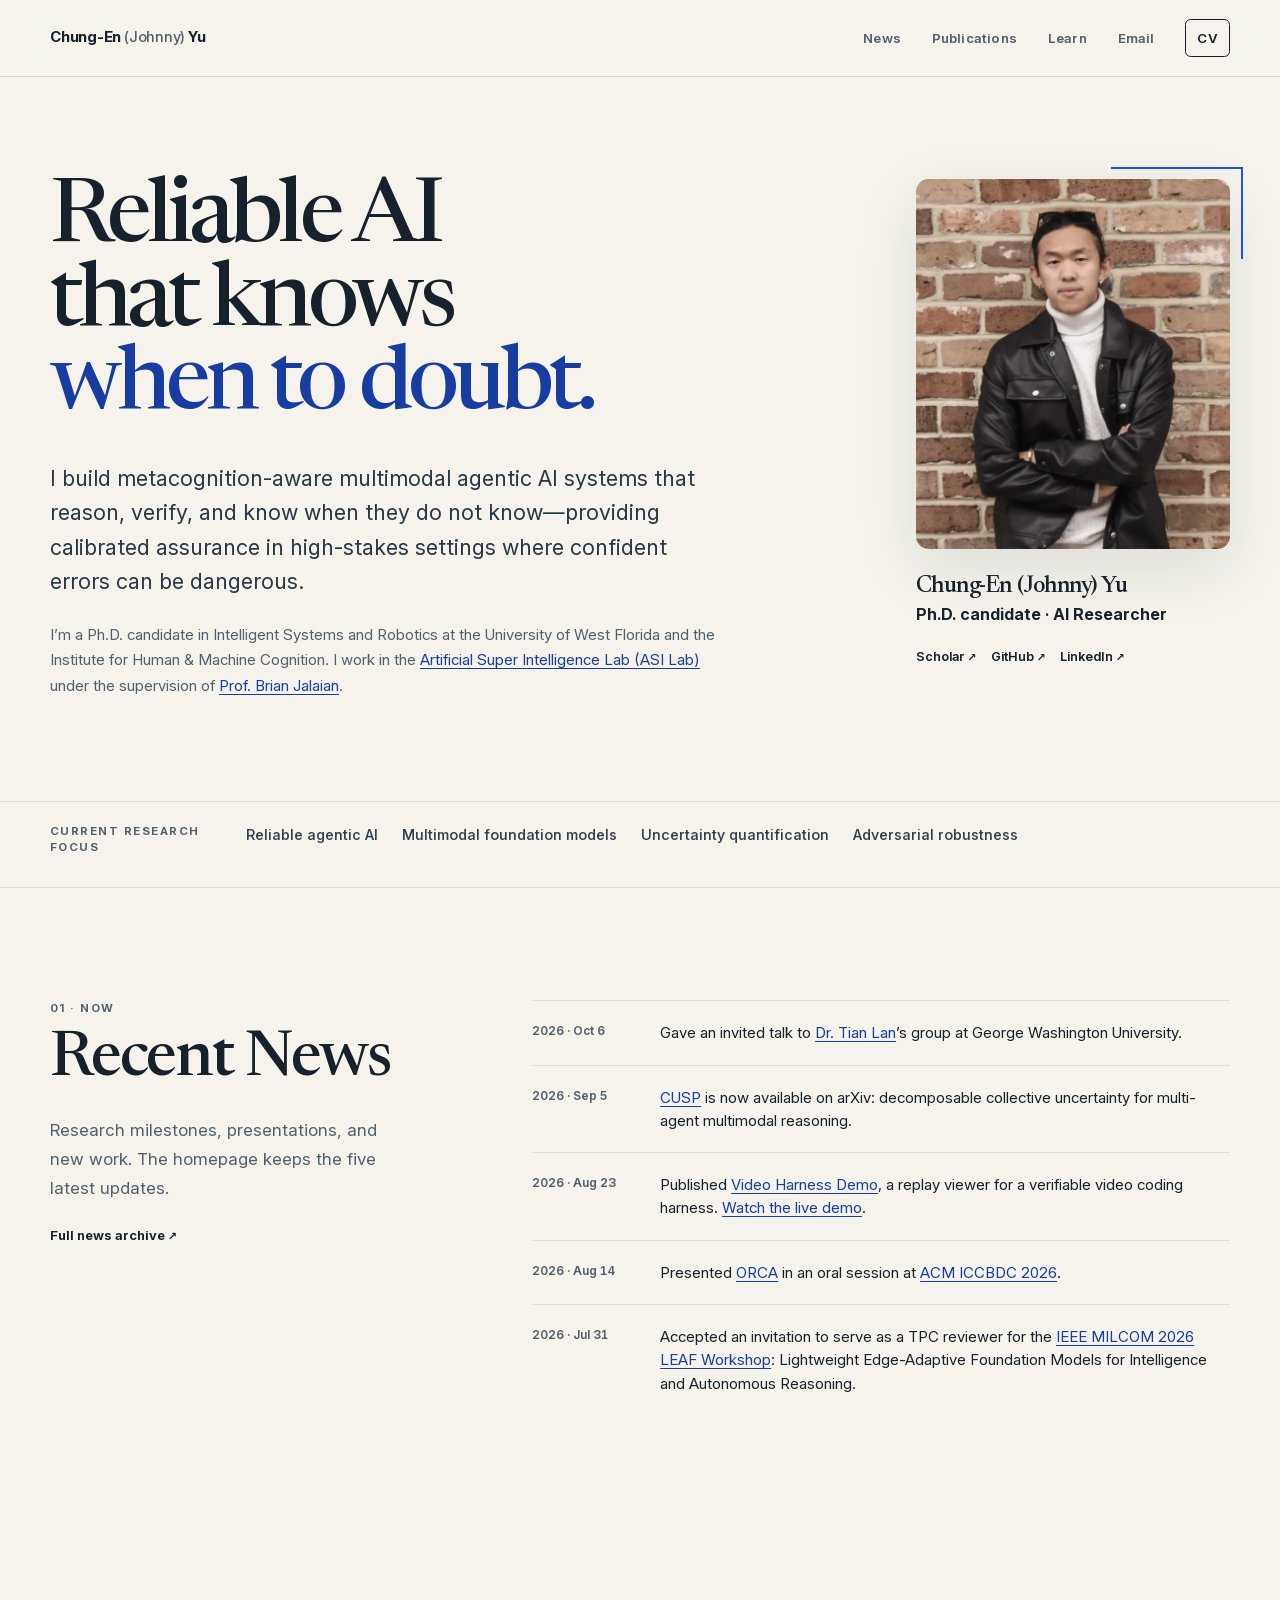
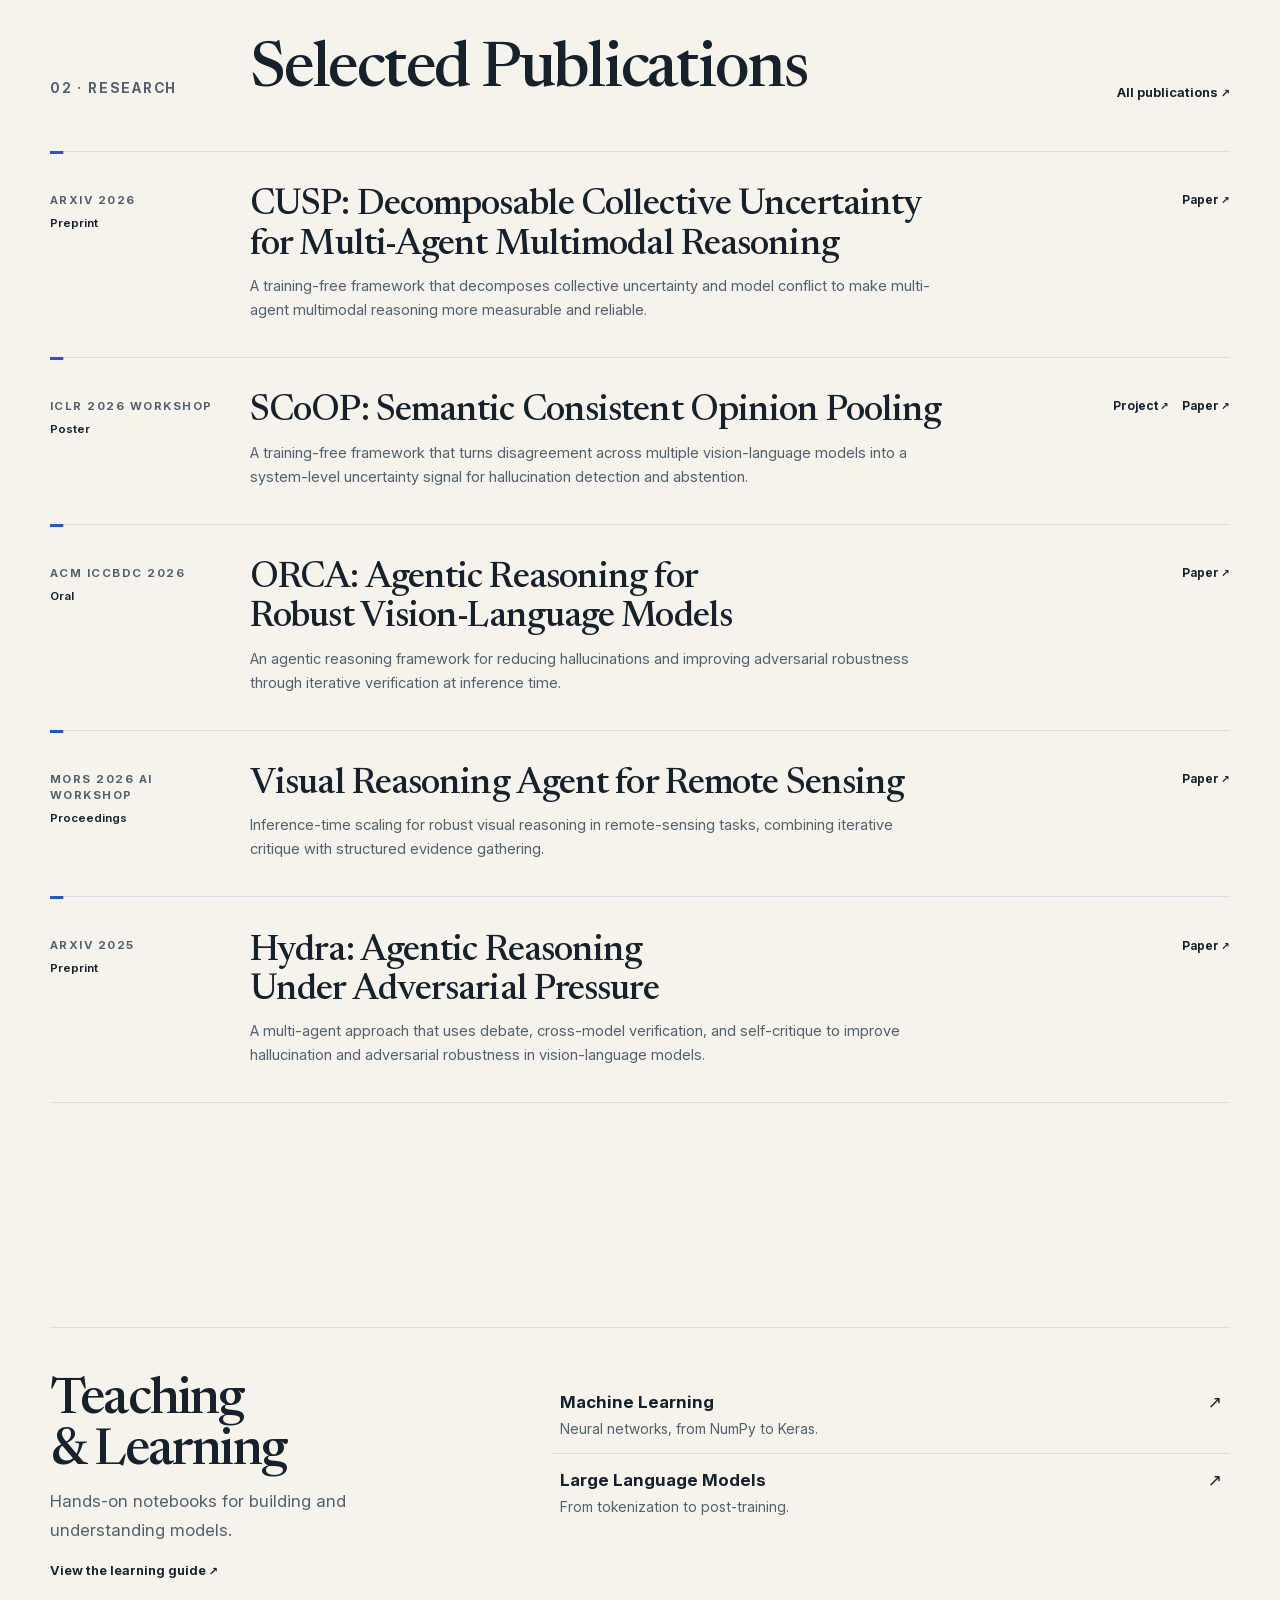
==== index.html @ 7d39d980 "Update researcher profile and lab affiliation" ====
<!doctype html>
<html lang="en">
  <head>
    <meta charset="utf-8">
    <meta name="viewport" content="width=device-width, initial-scale=1">
    <meta name="color-scheme" content="light">
    <meta name="theme-color" content="#f5f3ec">
    <meta name="description" content="Chung-En (Johnny) Yu is a Ph.D. candidate researching reliable agentic AI, multimodal foundation models, uncertainty quantification, and adversarial robustness.">
    <meta property="og:type" content="profile">
    <meta property="og:title" content="Chung-En (Johnny) Yu — AI Researcher">
    <meta property="og:description" content="Researching reliable multimodal and agentic AI systems that can reason, verify, and know when to abstain.">
    <meta property="og:url" content="https://chungenyu6.github.io/my-personal-website/">
    <meta property="og:image" content="https://chungenyu6.github.io/my-personal-website/assets/images/social-card.jpg">
    <meta property="og:image:width" content="1200">
    <meta property="og:image:height" content="630">
    <meta property="og:image:alt" content="Chung-En (Johnny) Yu and the statement Reliable AI that knows when to doubt">
    <meta name="twitter:card" content="summary_large_image">
    <link rel="canonical" href="https://chungenyu6.github.io/my-personal-website/">
    <link rel="icon" href="./favicon.ico" sizes="any">
    <link rel="manifest" href="./site.webmanifest">
    <link rel="preload" href="./assets/fonts/inter-latin-variable.woff2" as="font" type="font/woff2" crossorigin>
    <link rel="preload" href="./assets/fonts/newsreader-latin-variable.woff2" as="font" type="font/woff2" crossorigin>
    <link rel="stylesheet" href="./assets/styles.css">
    <script src="./assets/site.js" defer></script>
    <title>Chung-En (Johnny) Yu — AI Researcher</title>
    <script type="application/ld+json">
      {
        "@context": "https://schema.org",
        "@type": "Person",
        "name": "Chung-En Yu",
        "alternateName": "Johnny Yu",
        "url": "https://chungenyu6.github.io/my-personal-website/",
        "image": "https://chungenyu6.github.io/my-personal-website/assets/images/johnny-yu.jpg",
        "email": "mailto:chungenyu6@gmail.com",
        "jobTitle": "Ph.D. Candidate and AI Researcher",
        "affiliation": [
          {"@type": "CollegeOrUniversity", "name": "University of West Florida"},
          {"@type": "Organization", "name": "Institute for Human & Machine Cognition"}
        ],
        "sameAs": [
          "https://github.com/chungenyu6",
          "https://www.linkedin.com/in/chung-en-yu/",
          "https://scholar.google.com/citations?user=OQ6yRW0AAAAJ"
        ],
        "knowsAbout": [
          "Reliable Agentic AI Systems",
          "Multimodal Foundation Models",
          "Uncertainty Quantification",
          "Adversarial Robustness",
          "Neurosymbolic AI"
        ]
      }
    </script>
  </head>
  <body>
    <a class="skip-link" href="#main-content">Skip to main content</a>

    <header class="site-header">
      <div class="site-shell site-header__inner">
        <a class="site-name" href="./" aria-current="page">Chung-En <span>(Johnny)</span> Yu</a>
        <nav class="site-nav" aria-label="Primary navigation">
          <a href="./news/">News</a>
          <a href="./publications/">Publications</a>
          <a href="./learn/">Learn</a>
          <button class="email-copy" type="button" data-email="chungenyu6@gmail.com" aria-label="Copy email address">Email</button>
          <a class="nav-cta" href="./assets/documents/cv-chung-en-johnny-yu.pdf">CV</a>
        </nav>
        <p class="copy-status" role="status" aria-live="polite"></p>
      </div>
    </header>

    <main id="main-content">
      <section class="hero site-shell" aria-labelledby="hero-title">
        <div class="hero-grid">
          <div>
            <h1 id="hero-title">Reliable AI that knows <em>when to doubt.</em></h1>
            <p class="hero-intro">
              I build metacognition-aware multimodal agentic AI systems that reason, verify, and know when they do not know—providing calibrated assurance in high-stakes settings where confident errors can be dangerous.
            </p>
            <p class="hero-affiliation">
              I’m a Ph.D. candidate in Intelligent Systems and Robotics at the University of West Florida and the Institute for Human &amp; Machine Cognition. I work in the <a href="https://asi.brianjalaian.com/">Artificial Super Intelligence Lab (ASI Lab)</a> under the supervision of <a href="https://brianjalaian.com/">Prof. Brian Jalaian</a>.
            </p>
          </div>

          <aside class="profile-card" aria-label="Researcher profile">
            <figure class="profile-portrait">
              <img
                class="profile-photo"
                src="./assets/images/johnny-yu-640.webp"
                width="640"
                height="750"
                alt="Chung-En (Johnny) Yu outdoors near the water"
                decoding="async"
                fetchpriority="high"
              >
              <figcaption class="profile-name">Chung-En (Johnny) Yu</figcaption>
            </figure>
            <p class="profile-role">Ph.D. candidate · AI Researcher</p>
            <ul class="profile-links" aria-label="Profiles">
              <li><a href="https://scholar.google.com/citations?user=OQ6yRW0AAAAJ">Scholar</a></li>
              <li><a href="https://github.com/chungenyu6">GitHub</a></li>
              <li><a href="https://www.linkedin.com/in/chung-en-yu/">LinkedIn</a></li>
            </ul>
          </aside>
        </div>
      </section>

      <div class="focus-strip">
        <div class="site-shell focus-strip__inner">
          <p class="meta-label">Current Research Focus</p>
          <ul class="focus-list">
            <li>Reliable agentic AI</li>
            <li>Multimodal foundation models</li>
            <li>Uncertainty quantification</li>
            <li>Adversarial robustness</li>
          </ul>
        </div>
      </div>

      <section class="content-section site-shell" aria-labelledby="news-title">
        <div class="news-grid">
          <div class="news-intro">
            <p class="section-index">01 · Now</p>
            <h2 id="news-title">Recent News</h2>
            <p>Research milestones, presentations, and new work. The homepage keeps the five latest updates.</p>
            <a class="text-link" href="./news/">Full news archive</a>
          </div>

          <ol class="news-list">
            <li class="news-item">
              <time datetime="2026-10-06">2026 · Oct 6</time>
              <p>Gave an invited talk to <a href="https://www.linkedin.com/in/tian-lan-111216b5/">Dr. Tian Lan</a>’s group at George Washington University.</p>
            </li>
            <li class="news-item">
              <time datetime="2026-09-05">2026 · Sep 5</time>
              <p><a href="https://arxiv.org/abs/2609.05708">CUSP</a> is now available on arXiv: decomposable collective uncertainty for multi-agent multimodal reasoning.</p>
            </li>
            <li class="news-item">
              <time datetime="2026-08-23">2026 · Aug 23</time>
              <p>Published <a href="https://github.com/chungenyu6/video-harness-demo">Video Harness Demo</a>, a replay viewer for a verifiable video coding harness. <a href="https://chungenyu6.github.io/video-harness-demo/">Watch the live demo</a>.</p>
            </li>
            <li class="news-item">
              <time datetime="2026-08-14">2026 · Aug 14</time>
              <p>Presented <a href="https://doi.org/10.48550/arXiv.2509.15435">ORCA</a> in an oral session at <a href="https://www.iccbdc.org/">ACM ICCBDC 2026</a>.</p>
            </li>
            <li class="news-item">
              <time datetime="2026-07-31">2026 · Jul 31</time>
              <p>Accepted an invitation to serve as a TPC reviewer for the <a href="https://milcom2026.ieee-milcom.org/ieee-milcom-2026-211/pages/leaf-lightweight-edge-adaptive-foundation-models-intelligence-and-0">IEEE MILCOM 2026 LEAF Workshop</a>: Lightweight Edge-Adaptive Foundation Models for Intelligence and Autonomous Reasoning.</p>
            </li>
          </ol>
        </div>
      </section>

      <section class="content-section site-shell" id="research" aria-labelledby="research-title">
        <div class="section-heading">
          <p class="section-index">02 · Research</p>
          <h2 id="research-title">Selected Publications</h2>
          <a class="text-link" href="./publications/">All publications</a>
        </div>

        <ol class="research-list">
          <li class="research-record">
            <p class="record-meta">arXiv 2026 <span>Preprint</span></p>
            <div class="record-body">
              <h3>CUSP: Decomposable Collective Uncertainty for Multi-Agent Multimodal Reasoning</h3>
              <p>A training-free framework that decomposes collective uncertainty and model conflict to make multi-agent multimodal reasoning more measurable and reliable.</p>
            </div>
            <div class="record-actions" aria-label="CUSP links">
              <a class="record-link" href="https://arxiv.org/abs/2609.05708">Paper</a>
            </div>
          </li>

          <li class="research-record">
            <p class="record-meta">ICLR 2026 Workshop <span>Poster</span></p>
            <div class="record-body">
              <h3>SCoOP: Semantic Consistent Opinion Pooling</h3>
              <p>A training-free framework that turns disagreement across multiple vision-language models into a system-level uncertainty signal for hallucination detection and abstention.</p>
            </div>
            <div class="record-actions" aria-label="SCoOP links">
              <a class="record-link" href="./research/scoop/">Project</a>
              <a class="record-link" href="https://doi.org/10.48550/arXiv.2603.23853">Paper</a>
            </div>
          </li>

          <li class="research-record">
            <p class="record-meta">ACM ICCBDC 2026 <span>Oral</span></p>
            <div class="record-body">
              <h3>ORCA: Agentic Reasoning for Robust Vision-Language Models</h3>
              <p>An agentic reasoning framework for reducing hallucinations and improving adversarial robustness through iterative verification at inference time.</p>
            </div>
            <div class="record-actions" aria-label="ORCA links">
              <a class="record-link" href="https://doi.org/10.48550/arXiv.2509.15435">Paper</a>
            </div>
          </li>

          <li class="research-record">
            <p class="record-meta">MORS 2026 AI Workshop <span>Proceedings</span></p>
            <div class="record-body">
              <h3>Visual Reasoning Agent for Remote Sensing</h3>
              <p>Inference-time scaling for robust visual reasoning in remote-sensing tasks, combining iterative critique with structured evidence gathering.</p>
            </div>
            <div class="record-actions" aria-label="Visual Reasoning Agent links">
              <a class="record-link" href="https://doi.org/10.48550/arXiv.2509.16343">Paper</a>
            </div>
          </li>

          <li class="research-record">
            <p class="record-meta">arXiv 2025 <span>Preprint</span></p>
            <div class="record-body">
              <h3>Hydra: Agentic Reasoning Under Adversarial Pressure</h3>
              <p>A multi-agent approach that uses debate, cross-model verification, and self-critique to improve hallucination and adversarial robustness in vision-language models.</p>
            </div>
            <div class="record-actions" aria-label="Hydra links">
              <a class="record-link" href="https://doi.org/10.48550/arXiv.2504.14395">Paper</a>
            </div>
          </li>
        </ol>
      </section>

      <section class="content-section site-shell" aria-labelledby="learn-title">
        <div class="teaching-overview">
          <div>
            <h2 id="learn-title">Teaching &amp; Learning</h2>
            <p>Hands-on notebooks for building and understanding models.</p>
            <a class="text-link" href="./learn/">View the learning guide</a>
          </div>
          <ul class="teaching-list">
          <li><a class="teaching-link" href="./learn/#machine-learning"><span><strong>Machine Learning</strong><small>Neural networks, from NumPy to Keras.</small></span><span aria-hidden="true">↗</span></a></li>
          <li><a class="teaching-link" href="./learn/#language-models"><span><strong>Large Language Models</strong><small>From tokenization to post-training.</small></span><span aria-hidden="true">↗</span></a></li>
          </ul>
        </div>
      </section>
    </main>

  </body>
</html>
---- assets/styles.css ----
@font-face {
  font-family: "Inter";
  font-style: normal;
  font-weight: 400 700;
  font-display: swap;
  src: url("./fonts/inter-latin-variable.woff2") format("woff2");
}

@font-face {
  font-family: "Newsreader";
  font-style: normal;
  font-weight: 400 600;
  font-display: swap;
  src: url("./fonts/newsreader-latin-variable.woff2") format("woff2");
}

:root {
  color-scheme: light;
  --paper: #f5f3ec;
  --paper-deep: #ece9df;
  --ink: #17212b;
  --slate: #52606d;
  --signal: #2156d9;
  --signal-dark: #163d9f;
  --mist: #d9dee5;
  --mist-soft: #e8ebef;
  --sage: #dde5dd;
  --white: #fffefa;
  --max-width: 73.75rem;
  --reading-width: 45rem;
  --space-1: 0.5rem;
  --space-2: 0.75rem;
  --space-3: 1rem;
  --space-4: 1.5rem;
  --space-5: 2rem;
  --space-6: 3rem;
  --space-7: 4.5rem;
  --space-8: 7rem;
  --radius-sm: 0.35rem;
  --radius-md: 0.8rem;
  --shadow-soft: 0 1.25rem 4rem rgb(23 33 43 / 10%);
}

*,
*::before,
*::after {
  box-sizing: border-box;
}

html {
  scroll-behavior: smooth;
  scroll-padding-top: 6rem;
}

body {
  margin: 0;
  background: var(--paper);
  color: var(--ink);
  font-family: "Inter", ui-sans-serif, system-ui, -apple-system, BlinkMacSystemFont, "Segoe UI", sans-serif;
  font-size: 1.0625rem;
  font-variation-settings: "opsz" 18;
  line-height: 1.7;
  text-rendering: optimizeLegibility;
  -webkit-font-smoothing: antialiased;
}

::selection {
  background: #cbd8ff;
  color: var(--ink);
}

img {
  display: block;
  height: auto;
  max-width: 100%;
}

a {
  color: var(--signal-dark);
  -webkit-tap-highlight-color: rgb(33 86 217 / 18%);
  text-decoration-thickness: 0.08em;
  text-underline-offset: 0.2em;
  touch-action: manipulation;
}

[id] {
  scroll-margin-top: 6rem;
}

a:hover {
  color: var(--signal);
}

a:focus-visible,
button:focus-visible,
summary:focus-visible {
  border-radius: 0.2rem;
  outline: 0.2rem solid var(--signal);
  outline-offset: 0.25rem;
}

h1,
h2,
h3,
p,
ul,
ol,
figure {
  margin-top: 0;
}

h1,
h2,
h3 {
  text-wrap: balance;
}

p,
li {
  text-wrap: pretty;
}

.skip-link {
  position: fixed;
  z-index: 100;
  top: var(--space-3);
  left: var(--space-3);
  padding: 0.65rem 0.9rem;
  transform: translateY(-200%);
  background: var(--ink);
  color: var(--white);
  font-size: 0.875rem;
  font-weight: 650;
  text-decoration: none;
}

.skip-link:focus {
  transform: translateY(0);
}

.site-shell {
  width: min(calc(100% - 3rem), var(--max-width));
  margin-inline: auto;
}

.site-header {
  position: sticky;
  z-index: 50;
  top: 0;
  border-bottom: 1px solid rgb(23 33 43 / 14%);
  background: rgb(245 243 236 / 92%);
  backdrop-filter: blur(1rem);
}

.site-header__inner {
  display: flex;
  min-height: 4.75rem;
  align-items: center;
  justify-content: space-between;
  gap: var(--space-4);
}

.site-name {
  color: var(--ink);
  font-size: 0.93rem;
  font-weight: 720;
  letter-spacing: -0.015em;
  text-decoration: none;
  white-space: nowrap;
}

.site-name span {
  color: var(--slate);
  font-weight: 500;
}

.site-nav {
  display: flex;
  align-items: center;
  gap: clamp(1rem, 2.4vw, 2rem);
}

.site-nav a,
.site-nav button {
  color: var(--slate);
  font-family: inherit;
  font-size: 0.83rem;
  font-weight: 620;
  letter-spacing: 0.015em;
  text-decoration: none;
}

.site-nav a:hover,
.site-nav button:hover,
.site-nav a[aria-current="page"] {
  color: var(--ink);
}

.email-copy {
  margin: 0;
  padding: 0;
  border: 0;
  background: transparent;
  cursor: pointer;
}

.copy-status {
  position: fixed;
  z-index: 100;
  right: 1.25rem;
  bottom: 1.25rem;
  margin: 0;
  padding: 0.65rem 0.85rem;
  border-radius: var(--radius-sm);
  background: var(--ink);
  box-shadow: 0 0.75rem 2rem rgb(23 33 43 / 18%);
  color: var(--white);
  font-size: 0.78rem;
  font-weight: 650;
  opacity: 0;
  pointer-events: none;
  transform: translateY(0.5rem);
  transition: opacity 160ms ease, transform 160ms ease;
}

.copy-status.is-visible {
  opacity: 1;
  transform: translateY(0);
}

.site-nav .nav-cta {
  padding: 0.45rem 0.7rem;
  border: 1px solid var(--ink);
  border-radius: var(--radius-sm);
  color: var(--ink);
}

.site-nav .nav-cta:hover {
  background: var(--ink);
  color: var(--white);
}

.hero {
  padding-block: clamp(4rem, 8vw, 7.5rem) clamp(4.5rem, 8vw, 7rem);
}

.hero-grid {
  display: grid;
  align-items: start;
  gap: clamp(3rem, 8vw, 7rem);
  grid-template-columns: minmax(0, 1.7fr) minmax(15rem, 0.7fr);
}

.eyebrow,
.section-index,
.record-meta,
.meta-label,
.publication-venue,
.project-kicker {
  color: var(--slate);
  font-size: 0.72rem;
  font-weight: 680;
  letter-spacing: 0.13em;
  line-height: 1.4;
  text-transform: uppercase;
}

.hero h1 {
  max-width: 14ch;
  margin-bottom: var(--space-5);
  font-family: "Newsreader", ui-serif, Georgia, serif;
  font-size: clamp(3.3rem, 7vw, 6.7rem);
  font-variation-settings: "opsz" 68;
  font-weight: 470;
  letter-spacing: -0.055em;
  line-height: 0.93;
}

.hero h1 em {
  color: var(--signal-dark);
  font-style: normal;
}

.hero-intro {
  max-width: 42rem;
  margin-bottom: var(--space-4);
  color: #293746;
  font-size: clamp(1.12rem, 1.8vw, 1.35rem);
  line-height: 1.58;
}

.hero-affiliation {
  max-width: 42rem;
  margin-bottom: 0;
  color: var(--slate);
  font-size: 0.94rem;
}

.profile-card {
  position: relative;
}

.profile-card::before {
  position: absolute;
  z-index: -1;
  top: -0.8rem;
  right: -0.8rem;
  width: 42%;
  height: 5.75rem;
  border-top: 0.18rem solid var(--signal);
  border-right: 0.18rem solid var(--signal);
  content: "";
}

.profile-portrait {
  margin: 0;
}

.profile-photo {
  width: 100%;
  aspect-ratio: 4 / 4.7;
  border-radius: var(--radius-md);
  box-shadow: var(--shadow-soft);
  object-fit: cover;
  object-position: 50% 38%;
}

.profile-name {
  margin: var(--space-4) 0 0.15rem;
  font-family: "Newsreader", ui-serif, Georgia, serif;
  font-size: 1.45rem;
  font-variation-settings: "opsz" 32;
  font-weight: 520;
  letter-spacing: -0.02em;
  line-height: 1.2;
}

.profile-role {
  margin: 0 0 var(--space-3);
  font-size: 1rem;
  font-weight: 680;
  line-height: 1.4;
}

.profile-links {
  display: flex;
  flex-wrap: wrap;
  gap: 0.35rem 0.9rem;
  margin: 0;
  padding: 0;
  list-style: none;
}

.profile-links a {
  color: var(--ink);
  font-size: 0.79rem;
  font-weight: 620;
  text-decoration: none;
}

.profile-links a::after,
.text-link::after,
.record-link::after {
  margin-left: 0.25em;
  content: "↗";
  font-size: 0.85em;
}

.focus-strip {
  border-block: 1px solid var(--mist);
}

.focus-strip__inner {
  display: grid;
  padding-block: 1.3rem;
  gap: 1.25rem;
  grid-template-columns: 11rem 1fr;
}

.focus-list {
  display: flex;
  flex-wrap: wrap;
  gap: 0.5rem 1.5rem;
  margin: 0;
  padding: 0;
  list-style: none;
}

.focus-list li {
  color: #33404d;
  font-size: 0.9rem;
  font-weight: 540;
}

.content-section {
  padding-block: var(--space-8);
}

.section-heading {
  display: grid;
  margin-bottom: var(--space-6);
  align-items: end;
  gap: 1.5rem;
  grid-template-columns: 11rem 1fr auto;
}

.section-heading h2,
.subpage-heading h1 {
  margin-bottom: 0;
  font-family: "Newsreader", ui-serif, Georgia, serif;
  font-variation-settings: "opsz" 48;
  font-weight: 500;
  letter-spacing: -0.035em;
  line-height: 1;
}

.section-heading h2 {
  font-size: clamp(2.6rem, 5vw, 4.4rem);
}

.section-heading > p {
  max-width: 21rem;
  margin-bottom: 0.25rem;
  color: var(--slate);
  font-size: 0.86rem;
  line-height: 1.55;
}

.text-link {
  color: var(--ink);
  font-size: 0.82rem;
  font-weight: 660;
  text-decoration: none;
}

.research-list,
.news-list,
.publication-list,
.lesson-list {
  margin: 0;
  padding: 0;
  list-style: none;
}

.research-record {
  display: grid;
  position: relative;
  padding-block: 2.15rem;
  border-top: 1px solid var(--mist);
  gap: 1.5rem;
  grid-template-columns: 11rem minmax(0, 1fr) auto;
}

.research-record:last-child {
  border-bottom: 1px solid var(--mist);
}

.research-record::before {
  position: absolute;
  top: -1px;
  left: 0;
  width: 2.4rem;
  height: 0.18rem;
  background: var(--signal);
  content: "";
  transform: scaleX(0.35);
  transform-origin: left;
  transition: transform 180ms ease;
}

.research-record:hover::before {
  transform: scaleX(1);
}

.record-meta {
  padding-top: 0.35rem;
}

.record-meta span {
  display: block;
  margin-top: 0.45rem;
  color: var(--ink);
  font-size: 0.72rem;
  font-weight: 620;
  letter-spacing: 0;
  text-transform: none;
}

.record-body h3 {
  max-width: 45rem;
  margin-bottom: 0.55rem;
  font-family: "Newsreader", ui-serif, Georgia, serif;
  font-size: clamp(1.65rem, 2.8vw, 2.3rem);
  font-variation-settings: "opsz" 36;
  font-weight: 520;
  letter-spacing: -0.025em;
  line-height: 1.1;
}

.record-body p {
  max-width: 43rem;
  margin-bottom: 0;
  color: var(--slate);
  font-size: 0.92rem;
  line-height: 1.65;
}

.record-actions {
  display: flex;
  min-width: 5.5rem;
  padding-top: 0.25rem;
  align-items: flex-start;
  justify-content: flex-end;
  gap: 0.8rem;
}

.record-link {
  color: var(--ink);
  font-size: 0.76rem;
  font-weight: 670;
  text-decoration: none;
}

.news-grid {
  display: grid;
  gap: clamp(2.5rem, 7vw, 6rem);
  grid-template-columns: minmax(0, 0.72fr) minmax(0, 1.28fr);
}

.news-intro h2 {
  margin-bottom: var(--space-4);
  font-family: "Newsreader", ui-serif, Georgia, serif;
  font-size: clamp(2.5rem, 5vw, 4.2rem);
  font-variation-settings: "opsz" 48;
  font-weight: 500;
  letter-spacing: -0.035em;
  line-height: 1;
}

.news-intro p {
  max-width: 26rem;
  color: var(--slate);
}

.news-item {
  display: grid;
  padding-block: 1.25rem;
  border-top: 1px solid var(--mist);
  gap: 1rem;
  grid-template-columns: 7rem 1fr;
}

.news-item time {
  color: var(--slate);
  font-size: 0.75rem;
  font-variant-numeric: tabular-nums;
  font-weight: 620;
}

.news-item p {
  margin-bottom: 0;
  font-size: 0.94rem;
  line-height: 1.55;
}

.news-archive {
  max-width: 58rem;
  margin-inline: auto;
}

.news-archive .news-item {
  padding-block: 1.5rem;
  grid-template-columns: 8rem minmax(0, 1fr);
}

.visually-hidden {
  position: absolute;
  width: 1px;
  height: 1px;
  padding: 0;
  overflow: hidden;
  clip: rect(0, 0, 0, 0);
  white-space: nowrap;
  border: 0;
}

.teaching-overview {
  display: grid;
  grid-template-columns: minmax(0, 1fr) minmax(0, 1.55fr);
  gap: clamp(1.25rem, 5vw, 4rem);
  padding-block: clamp(1.5rem, 4vw, 3rem);
  border-top: 1px solid var(--mist);
}

.teaching-overview h2 {
  margin: 0 0 0.55rem;
  font: 500 clamp(2rem, 4vw, 3.5rem)/1 "Newsreader", Georgia, serif;
  letter-spacing: -0.035em;
}

.teaching-overview p {
  margin-bottom: 0.65rem;
  color: var(--slate);
}

.teaching-catalog {
  padding-block: clamp(2rem, 6vw, 5rem);
}

.teaching-list {
  margin: 0;
  padding: 0;
  list-style: none;
}

.teaching-list li + li {
  border-top: 1px solid var(--mist);
}

.teaching-link {
  display: flex;
  align-items: baseline;
  justify-content: space-between;
  gap: 1rem;
  padding: 0.75rem 0.5rem;
  color: var(--ink);
  text-decoration: none;
}

.teaching-link:hover {
  background: var(--sage);
}

.teaching-link small {
  display: block;
  color: var(--slate);
  font-size: 0.875rem;
}

@media (max-width: 42rem) {
  .teaching-overview {
    grid-template-columns: 1fr;
  }
}

.learn-panel {
  position: relative;
  overflow: hidden;
  padding: clamp(2rem, 5vw, 4.25rem);
  border-radius: var(--radius-md);
  background: var(--sage);
}

.learn-panel::after {
  position: absolute;
  right: -5rem;
  bottom: -9rem;
  width: 19rem;
  height: 19rem;
  border: 1px solid rgb(23 33 43 / 18%);
  border-radius: 50%;
  content: "";
}

.learn-panel__grid {
  display: grid;
  position: relative;
  z-index: 1;
  gap: 3rem;
  grid-template-columns: minmax(0, 1fr) minmax(16rem, 0.75fr);
}

.learn-panel h2 {
  max-width: 13ch;
  margin-bottom: var(--space-4);
  font-family: "Newsreader", ui-serif, Georgia, serif;
  font-size: clamp(2.7rem, 5.2vw, 4.8rem);
  font-variation-settings: "opsz" 50;
  font-weight: 500;
  letter-spacing: -0.04em;
  line-height: 0.98;
}

.learn-panel p {
  max-width: 39rem;
  margin-bottom: var(--space-5);
  color: #35433a;
}

.button-row {
  display: flex;
  flex-wrap: wrap;
  gap: 0.7rem;
}

.button-row--spaced {
  margin-top: var(--space-5);
}

.button {
  display: inline-flex;
  min-height: 2.8rem;
  padding: 0.65rem 0.95rem;
  border: 1px solid var(--ink);
  border-radius: var(--radius-sm);
  align-items: center;
  justify-content: center;
  color: var(--ink);
  font-size: 0.82rem;
  font-weight: 670;
  text-decoration: none;
}

.button:hover {
  background: var(--ink);
  color: var(--white);
}

.button--solid {
  background: var(--ink);
  color: var(--white);
}

.button--solid:hover {
  background: var(--signal-dark);
}

.learn-stat {
  padding-block: 1rem;
  border-top: 1px solid rgb(23 33 43 / 18%);
}

.learn-stat strong {
  display: block;
  margin-bottom: 0.15rem;
  font-family: "Newsreader", ui-serif, Georgia, serif;
  font-size: 2.2rem;
  font-variation-settings: "opsz" 36;
  font-weight: 520;
  letter-spacing: -0.03em;
  line-height: 1;
}

.learn-stat span {
  color: #4c5a51;
  font-size: 0.78rem;
}

.site-footer {
  padding-block: 3.5rem;
  border-top: 1px solid var(--mist);
}

.site-footer__inner {
  display: flex;
  align-items: flex-end;
  justify-content: space-between;
  gap: 2rem;
}

.footer-name {
  margin-bottom: 0.3rem;
  font-weight: 680;
}

.footer-note,
.footer-meta {
  margin-bottom: 0;
  color: var(--slate);
  font-size: 0.75rem;
}

.footer-meta {
  text-align: right;
}

.subpage-hero {
  padding-block: clamp(4rem, 8vw, 7rem) var(--space-7);
  border-bottom: 1px solid var(--mist);
}

.subpage-heading {
  display: grid;
  gap: 2rem;
  grid-template-columns: 11rem minmax(0, 1fr);
}

.subpage-heading h1 {
  max-width: 14ch;
  font-size: clamp(3.5rem, 7vw, 6.5rem);
}

.subpage-heading__intro {
  max-width: var(--reading-width);
  margin-top: var(--space-5);
  margin-bottom: 0;
  color: var(--slate);
  font-size: 1.08rem;
}

.year-group {
  display: grid;
  padding-block: var(--space-6);
  border-top: 1px solid var(--mist);
  gap: 1.5rem;
  grid-template-columns: 11rem 1fr;
}

.year-group:first-child {
  border-top: 0;
}

.year-label {
  font-family: "Newsreader", ui-serif, Georgia, serif;
  font-size: 2.4rem;
  font-variation-settings: "opsz" 36;
  font-weight: 500;
  letter-spacing: -0.03em;
}

.publication-item {
  padding: 0 0 2rem;
}

.publication-item + .publication-item {
  padding-top: 2rem;
  border-top: 1px solid var(--mist-soft);
}

.publication-item h2 {
  max-width: 50rem;
  margin-bottom: 0.55rem;
  font-size: 1.13rem;
  font-weight: 660;
  letter-spacing: -0.015em;
  line-height: 1.42;
}

.publication-authors,
.publication-details {
  max-width: 52rem;
  margin-bottom: 0.4rem;
  color: var(--slate);
  font-size: 0.85rem;
  line-height: 1.55;
}

.publication-details {
  color: #354250;
}

.publication-links {
  display: flex;
  flex-wrap: wrap;
  gap: 0.45rem 1rem;
  margin-top: 0.75rem;
}

.publication-links a {
  font-size: 0.76rem;
  font-weight: 660;
  text-decoration: none;
}

.project-hero {
  padding-block: clamp(4rem, 8vw, 7rem) var(--space-6);
}

.project-title {
  max-width: 18ch;
  margin-bottom: var(--space-4);
  font-family: "Newsreader", ui-serif, Georgia, serif;
  font-size: clamp(3.1rem, 7vw, 6.2rem);
  font-variation-settings: "opsz" 64;
  font-weight: 480;
  letter-spacing: -0.05em;
  line-height: 0.97;
}

.project-deck {
  max-width: 48rem;
  margin-bottom: var(--space-4);
  color: var(--slate);
  font-size: 1.12rem;
  line-height: 1.62;
}

.project-figure {
  margin: var(--space-6) 0 0;
  padding: clamp(1rem, 3vw, 2rem);
  border: 1px solid var(--mist);
  border-radius: var(--radius-md);
  background: var(--white);
}

.project-figure img {
  width: 100%;
  height: auto;
}

.project-figure figcaption {
  margin-top: 1rem;
  color: var(--slate);
  font-size: 0.75rem;
}

.project-content {
  display: grid;
  padding-block: var(--space-7);
  gap: clamp(3rem, 7vw, 7rem);
  grid-template-columns: minmax(14rem, 0.55fr) minmax(0, 1.45fr);
}

.project-aside {
  align-self: start;
}

.project-aside dl {
  margin: 0;
}

.project-aside div {
  padding-block: 0.9rem;
  border-top: 1px solid var(--mist);
}

.project-aside dt {
  color: var(--slate);
  font-size: 0.7rem;
  font-weight: 670;
  letter-spacing: 0.12em;
  text-transform: uppercase;
}

.project-aside dd {
  margin: 0.25rem 0 0;
  font-size: 0.88rem;
}

.prose {
  max-width: var(--reading-width);
}

.prose h2 {
  margin: 3rem 0 1rem;
  font-family: "Newsreader", ui-serif, Georgia, serif;
  font-size: 2.35rem;
  font-variation-settings: "opsz" 40;
  font-weight: 520;
  letter-spacing: -0.03em;
  line-height: 1.05;
}

.prose h2:first-child {
  margin-top: 0;
}

.prose p,
.prose li {
  color: #33414f;
}

.result-grid {
  display: grid;
  margin-block: var(--space-5);
  gap: 1px;
  grid-template-columns: repeat(3, 1fr);
  background: var(--mist);
}

.result {
  padding: 1.4rem;
  background: var(--paper);
}

.result strong {
  display: block;
  margin-bottom: 0.25rem;
  font-family: "Newsreader", ui-serif, Georgia, serif;
  font-size: 2.2rem;
  font-variation-settings: "opsz" 36;
  font-weight: 520;
  letter-spacing: -0.03em;
  line-height: 1;
}

.result span {
  color: var(--slate);
  font-size: 0.72rem;
  line-height: 1.4;
}

.lesson-list {
  border-top: 1px solid var(--mist);
}

.lesson-item {
  display: grid;
  padding-block: 1.65rem;
  border-bottom: 1px solid var(--mist);
  gap: 1.2rem;
  grid-template-columns: 3rem minmax(0, 1fr) auto;
}

.lesson-number {
  color: var(--signal-dark);
  font-size: 0.75rem;
  font-variant-numeric: tabular-nums;
  font-weight: 680;
}

.lesson-item h2 {
  margin-bottom: 0.25rem;
  font-size: 1rem;
  font-weight: 660;
}

.lesson-item p {
  max-width: 42rem;
  margin-bottom: 0;
  color: var(--slate);
  font-size: 0.82rem;
}

.lesson-links {
  display: flex;
  align-items: center;
  gap: 0.85rem;
}

.lesson-links a {
  font-size: 0.74rem;
  font-weight: 660;
  text-decoration: none;
}

.not-found {
  display: grid;
  min-height: calc(100vh - 4.75rem);
  padding-block: 5rem;
  place-items: center;
  text-align: center;
}

.not-found h1 {
  margin-bottom: 1rem;
  font-family: "Newsreader", ui-serif, Georgia, serif;
  font-size: clamp(4rem, 12vw, 8rem);
  font-weight: 500;
  letter-spacing: -0.06em;
  line-height: 0.9;
}

.not-found p {
  max-width: 34rem;
  color: var(--slate);
}

@media (max-width: 58rem) {
  .hero-grid,
  .news-grid,
  .learn-panel__grid,
  .project-content {
    grid-template-columns: 1fr;
  }

  .hero h1 {
    max-width: 13ch;
  }

  .profile-card {
    display: grid;
    max-width: 38rem;
    align-items: end;
    gap: 0 1.5rem;
    grid-template-columns: 12rem 1fr;
  }

  .profile-card::before {
    left: 11rem;
    right: auto;
  }

  .profile-portrait {
    grid-row: span 2;
  }

  .section-heading,
  .research-record,
  .subpage-heading,
  .year-group {
    grid-template-columns: 8rem minmax(0, 1fr);
  }

  .section-heading > p,
  .section-heading > .text-link,
  .record-actions {
    grid-column: 2;
  }

  .record-actions {
    justify-content: flex-start;
  }

  .project-aside {
    display: grid;
    gap: 1rem;
    grid-template-columns: repeat(3, 1fr);
  }

  .project-aside dl {
    display: contents;
  }
}

@media (max-width: 42rem) {
  :root {
    --space-7: 3.25rem;
    --space-8: 4.5rem;
  }

  body {
    font-size: 1rem;
  }

  .site-shell {
    width: min(calc(100% - 2rem), var(--max-width));
  }

  .site-header {
    position: static;
  }

  .site-header__inner {
    padding-block: 1rem;
    align-items: flex-start;
    flex-direction: column;
    gap: 0.75rem;
  }

  .site-nav {
    width: 100%;
    overflow-x: auto;
    padding-bottom: 0.2rem;
    gap: 1rem;
    scrollbar-width: none;
  }

  .site-nav::-webkit-scrollbar {
    display: none;
  }

  .site-nav a,
  .site-nav button {
    white-space: nowrap;
  }

  .hero {
    padding-top: 3.5rem;
  }

  .hero h1 {
    font-size: clamp(3.1rem, 15vw, 4.5rem);
  }

  .profile-card {
    display: block;
    max-width: 18rem;
  }

  .profile-card::before {
    left: auto;
    right: -0.65rem;
  }

  .focus-strip__inner,
  .section-heading,
  .research-record,
  .subpage-heading,
  .year-group,
  .lesson-item {
    grid-template-columns: 1fr;
  }

  .section-heading > p,
  .section-heading > .text-link,
  .record-actions {
    grid-column: auto;
  }

  .section-heading {
    gap: 0.75rem;
  }

  .section-heading h2 {
    font-size: 3rem;
  }

  .news-item {
    grid-template-columns: 5.8rem 1fr;
  }

  .learn-panel {
    padding: 1.6rem;
  }

  .site-footer__inner {
    align-items: flex-start;
    flex-direction: column;
  }

  .footer-meta {
    text-align: left;
  }

  .project-aside,
  .result-grid {
    grid-template-columns: 1fr;
  }

  .lesson-links {
    align-items: flex-start;
  }
}

@media (prefers-reduced-motion: reduce) {
  html {
    scroll-behavior: auto;
  }

  *,
  *::before,
  *::after {
    scroll-behavior: auto !important;
    transition-duration: 0.01ms !important;
  }
}

@media print {
  .site-header,
  .skip-link,
  .button-row,
  .record-actions {
    display: none;
  }

  body {
    background: white;
    color: black;
    font-size: 11pt;
  }

  .site-shell {
    width: 100%;
  }

  a {
    color: inherit;
  }
}
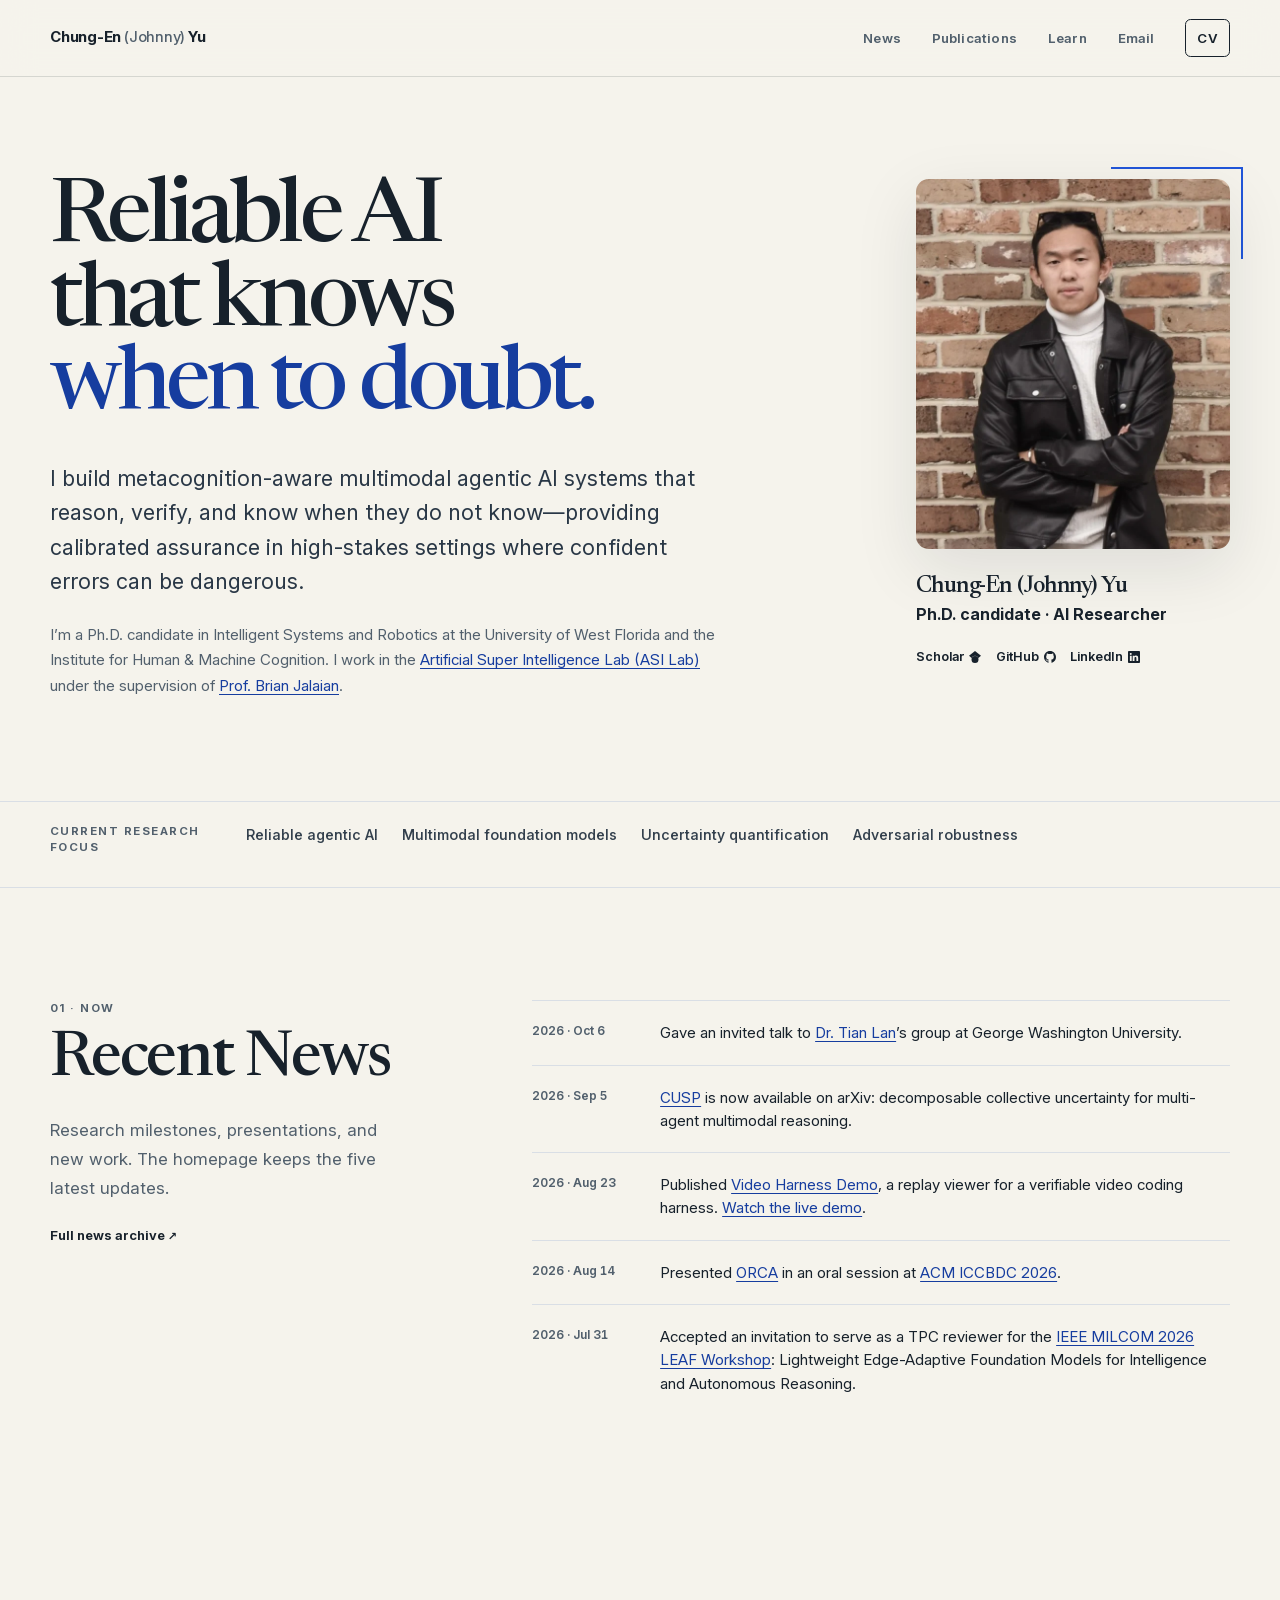
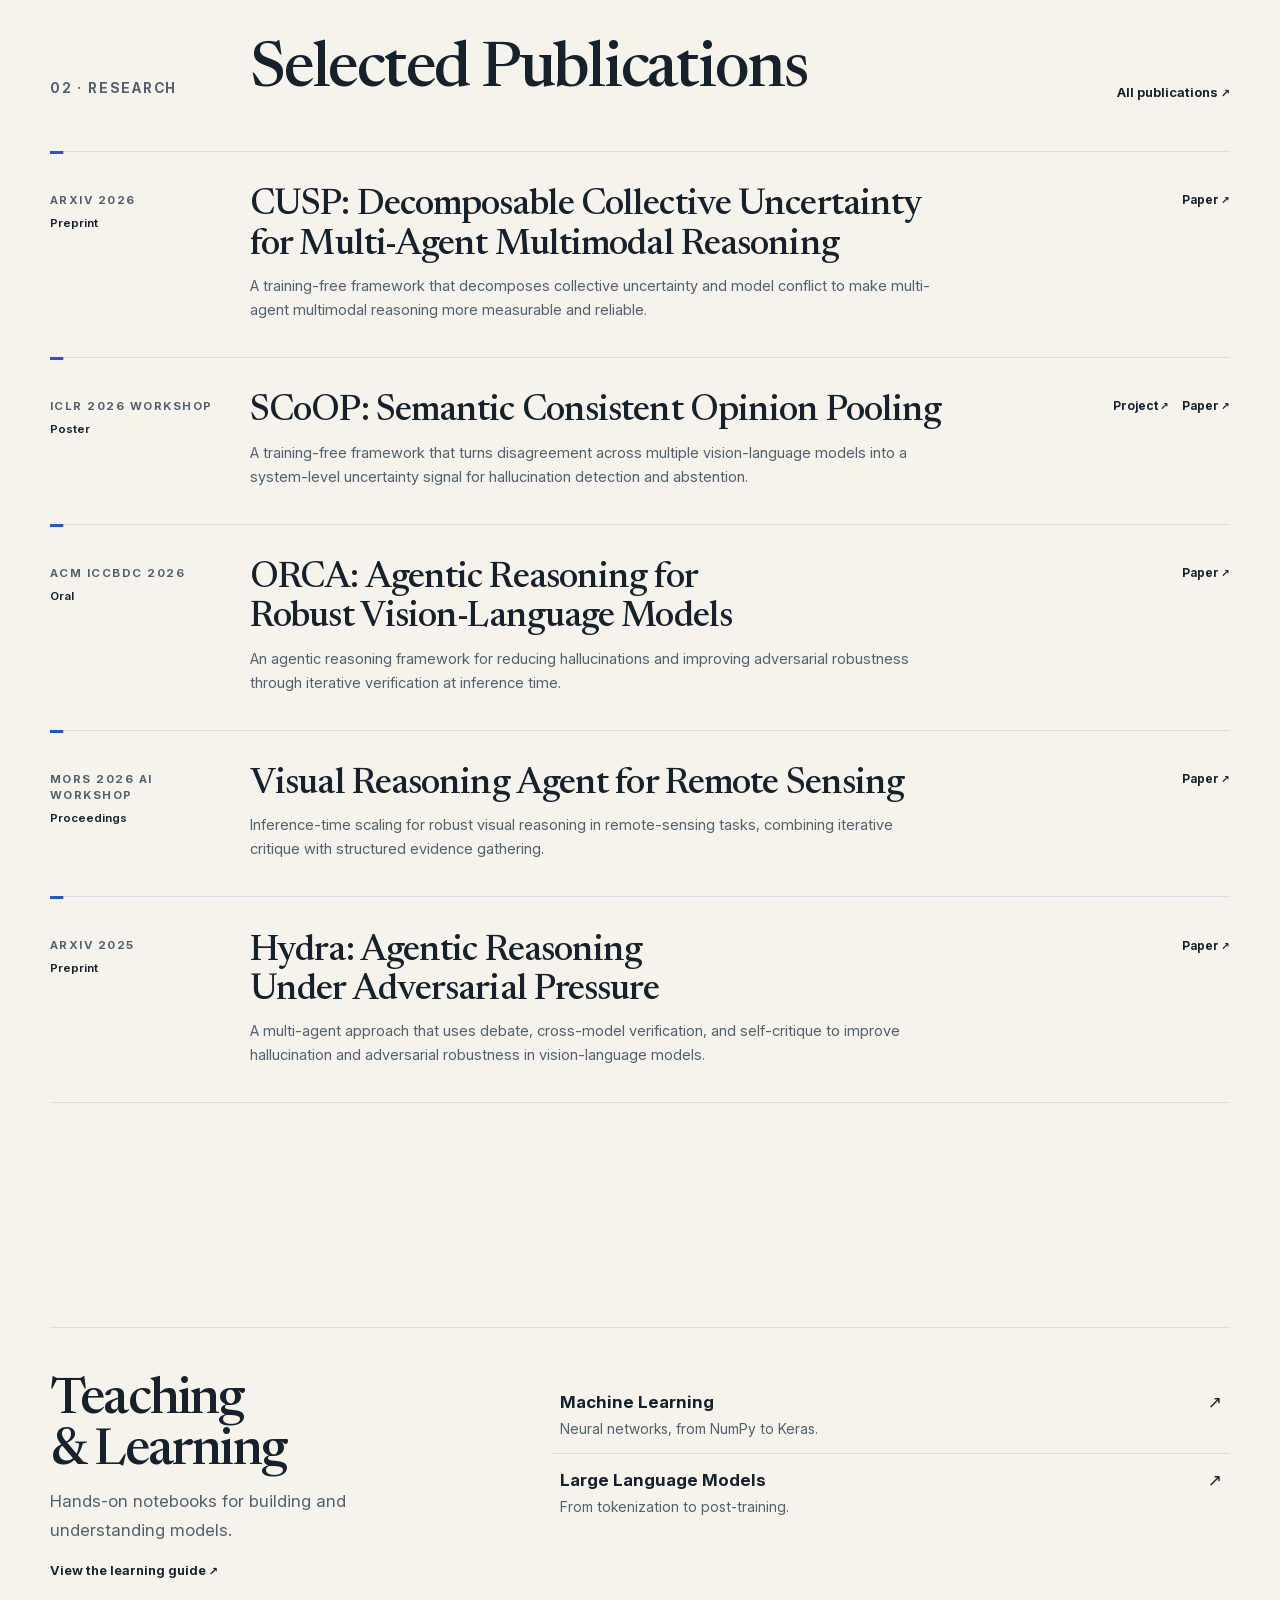
==== commit 8039e114: "Add brand icons to profile links" ====
--- a/index.html
+++ b/index.html
@@ -97,9 +97,16 @@
             </figure>
             <p class="profile-role">Ph.D. candidate · AI Researcher</p>
             <ul class="profile-links" aria-label="Profiles">
-              <li><a href="https://scholar.google.com/citations?user=OQ6yRW0AAAAJ">Scholar</a></li>
-              <li><a href="https://github.com/chungenyu6">GitHub</a></li>
-              <li><a href="https://www.linkedin.com/in/chung-en-yu/">LinkedIn</a></li>
+              <!-- Scholar: Simple Icons; GitHub and LinkedIn: Bootstrap Icons (MIT). -->
+              <li><a href="https://scholar.google.com/citations?user=OQ6yRW0AAAAJ">Scholar
+                <svg viewBox="0 0 24 24" aria-hidden="true" focusable="false"><path d="M5.242 13.769L0 9.5 12 0l12 9.5-5.242 4.269C17.548 11.249 14.978 9.5 12 9.5c-2.977 0-5.548 1.748-6.758 4.269zM12 10a7 7 0 1 0 0 14 7 7 0 0 0 0-14z"/></svg>
+              </a></li>
+              <li><a href="https://github.com/chungenyu6">GitHub
+                <svg viewBox="0 0 16 16" aria-hidden="true" focusable="false"><path d="M8 0C3.58 0 0 3.58 0 8c0 3.54 2.29 6.53 5.47 7.59.4.07.55-.17.55-.38 0-.19-.01-.82-.01-1.49-2.01.37-2.53-.49-2.69-.94-.09-.23-.48-.94-.82-1.13-.28-.15-.68-.52-.01-.53.63-.01 1.08.58 1.23.82.72 1.21 1.87.87 2.33.66.07-.52.28-.87.51-1.07-1.78-.2-3.64-.89-3.64-3.95 0-.87.31-1.59.82-2.15-.08-.2-.36-1.02.08-2.12 0 0 .67-.21 2.2.82.64-.18 1.32-.27 2-.27s1.36.09 2 .27c1.53-1.04 2.2-.82 2.2-.82.44 1.1.16 1.92.08 2.12.51.56.82 1.27.82 2.15 0 3.07-1.87 3.75-3.65 3.95.29.25.54.73.54 1.48 0 1.07-.01 1.93-.01 2.2 0 .21.15.46.55.38A8.01 8.01 0 0 0 16 8c0-4.42-3.58-8-8-8"/></svg>
+              </a></li>
+              <li><a href="https://www.linkedin.com/in/chung-en-yu/">LinkedIn
+                <svg viewBox="0 0 16 16" aria-hidden="true" focusable="false"><path d="M0 1.146C0 .513.526 0 1.175 0h13.65C15.474 0 16 .513 16 1.146v13.708c0 .633-.526 1.146-1.175 1.146H1.175C.526 16 0 15.487 0 14.854zm4.943 12.248V6.169H2.542v7.225zm-1.2-8.212c.837 0 1.358-.554 1.358-1.248-.015-.709-.52-1.248-1.342-1.248S2.4 3.226 2.4 3.934c0 .694.521 1.248 1.327 1.248zm4.908 8.212V9.359c0-.216.016-.432.08-.586.173-.431.568-.878 1.232-.878.869 0 1.216.662 1.216 1.634v3.865h2.401V9.25c0-2.22-1.184-3.252-2.764-3.252-1.274 0-1.845.7-2.165 1.193v.025h-.016l.016-.025V6.169h-2.4c.03.678 0 7.225 0 7.225z"/></svg>
+              </a></li>
             </ul>
           </aside>
         </div>
--- a/assets/styles.css
+++ b/assets/styles.css
@@ -352,13 +352,26 @@
 }
 
 .profile-links a {
+  display: inline-flex;
+  align-items: center;
+  gap: 0.3rem;
   color: var(--ink);
   font-size: 0.79rem;
   font-weight: 620;
   text-decoration: none;
 }
 
-.profile-links a::after,
+.profile-links a:hover {
+  color: var(--signal-dark);
+}
+
+.profile-links svg {
+  width: 0.75rem;
+  height: 0.75rem;
+  flex: none;
+  fill: currentColor;
+}
+
 .text-link::after,
 .record-link::after {
   margin-left: 0.25em;
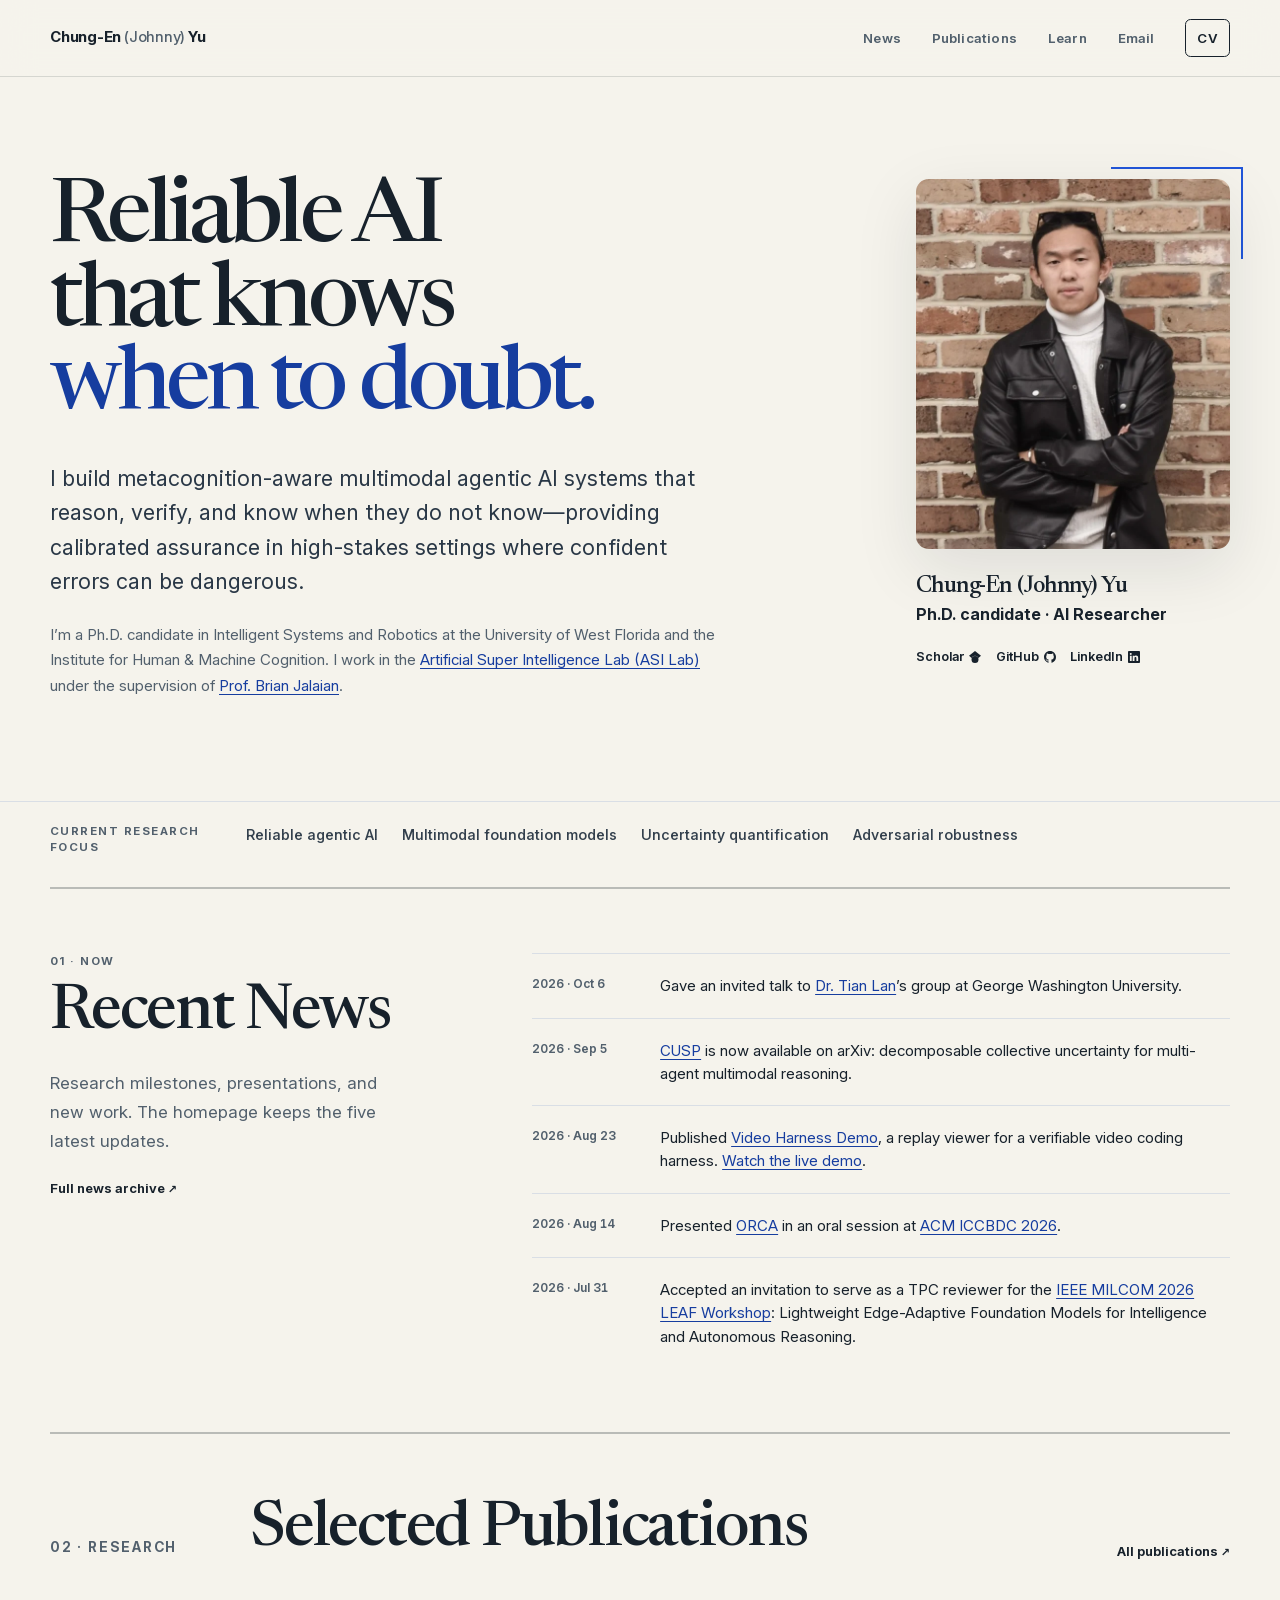
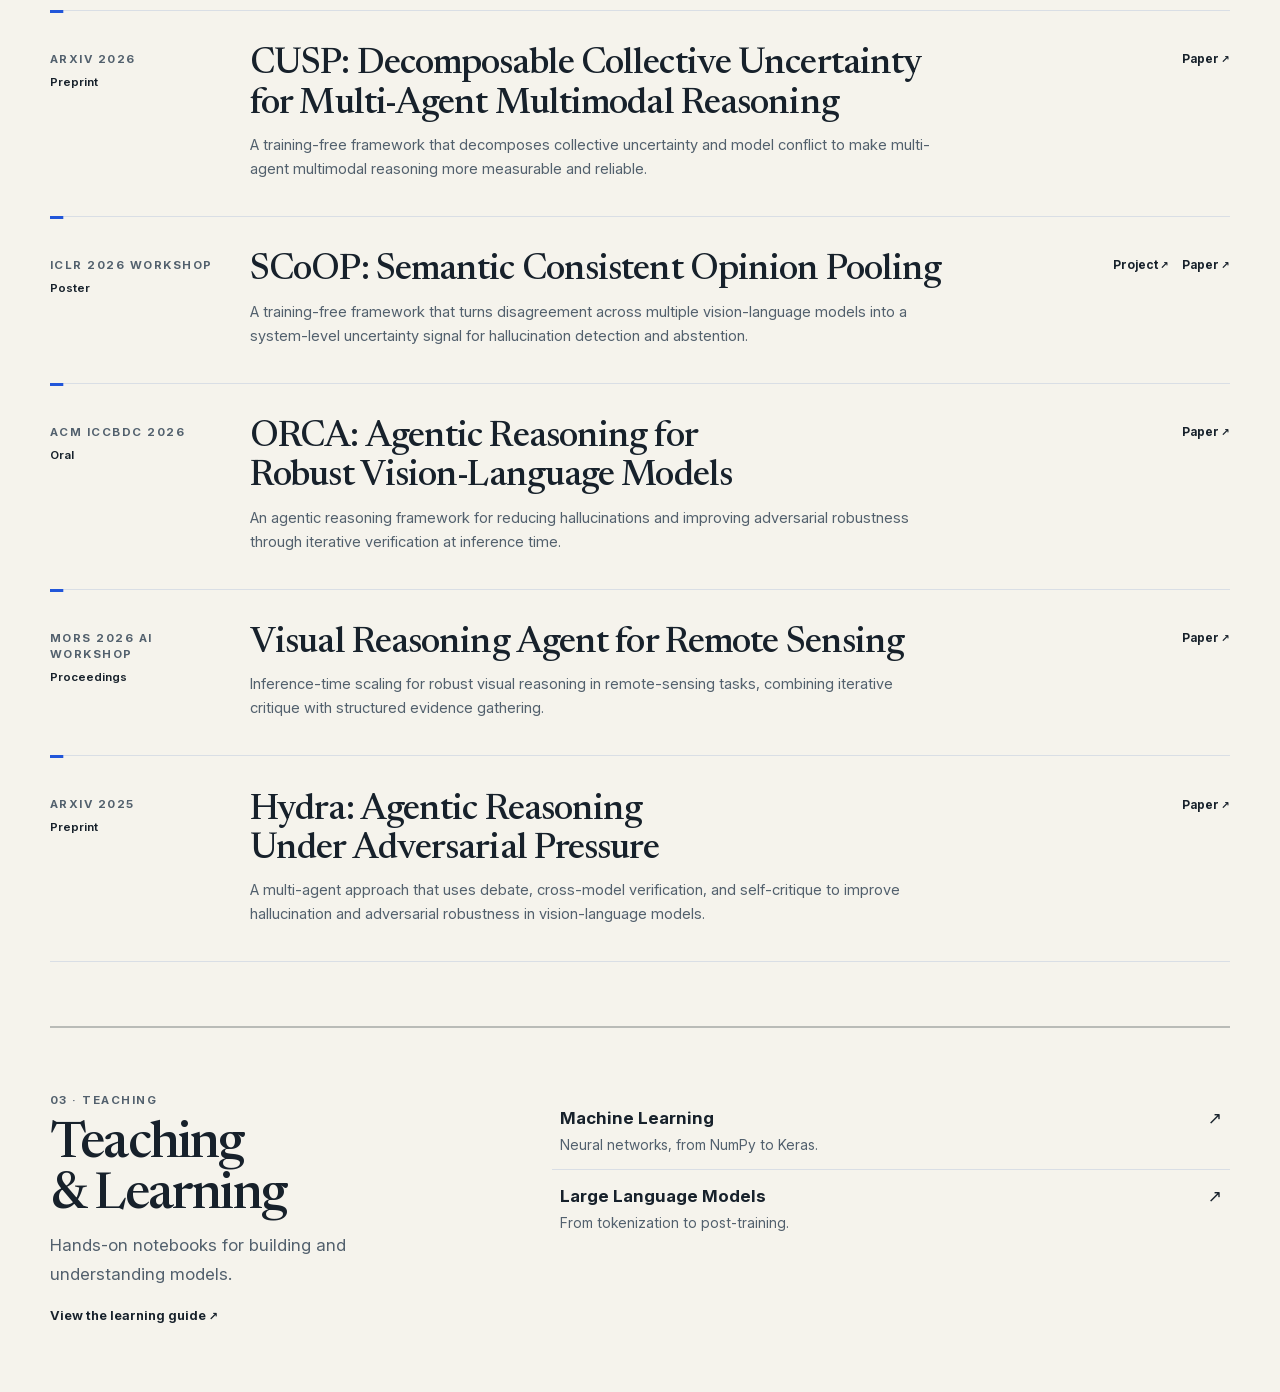
==== commit 1ff5dbbf: "Clarify homepage section boundaries" ====
--- a/index.html
+++ b/index.html
@@ -124,7 +124,7 @@
         </div>
       </div>
 
-      <section class="content-section site-shell" aria-labelledby="news-title">
+      <section class="content-section home-section site-shell" aria-labelledby="news-title">
         <div class="news-grid">
           <div class="news-intro">
             <p class="section-index">01 · Now</p>
@@ -158,7 +158,7 @@
         </div>
       </section>
 
-      <section class="content-section site-shell" id="research" aria-labelledby="research-title">
+      <section class="content-section home-section site-shell" id="research" aria-labelledby="research-title">
         <div class="section-heading">
           <p class="section-index">02 · Research</p>
           <h2 id="research-title">Selected Publications</h2>
@@ -224,9 +224,10 @@
         </ol>
       </section>
 
-      <section class="content-section site-shell" aria-labelledby="learn-title">
+      <section class="content-section home-section site-shell" aria-labelledby="learn-title">
         <div class="teaching-overview">
           <div>
+            <p class="section-index">03 · Teaching</p>
             <h2 id="learn-title">Teaching &amp; Learning</h2>
             <p>Hands-on notebooks for building and understanding models.</p>
             <a class="text-link" href="./learn/">View the learning guide</a>
--- a/assets/styles.css
+++ b/assets/styles.css
@@ -380,7 +380,7 @@
 }
 
 .focus-strip {
-  border-block: 1px solid var(--mist);
+  border-block-start: 1px solid var(--mist);
 }
 
 .focus-strip__inner {
@@ -407,6 +407,20 @@
 
 .content-section {
   padding-block: var(--space-8);
+}
+
+.home-section {
+  padding-block: clamp(2.75rem, 5vw, 4.75rem);
+  border-top: 2px solid rgb(23 33 43 / 27%);
+}
+
+.home-section .teaching-overview {
+  padding-block: 0;
+  border-top: 0;
+}
+
+.home-section .teaching-overview .section-index {
+  margin-bottom: 0.75rem;
 }
 
 .section-heading {
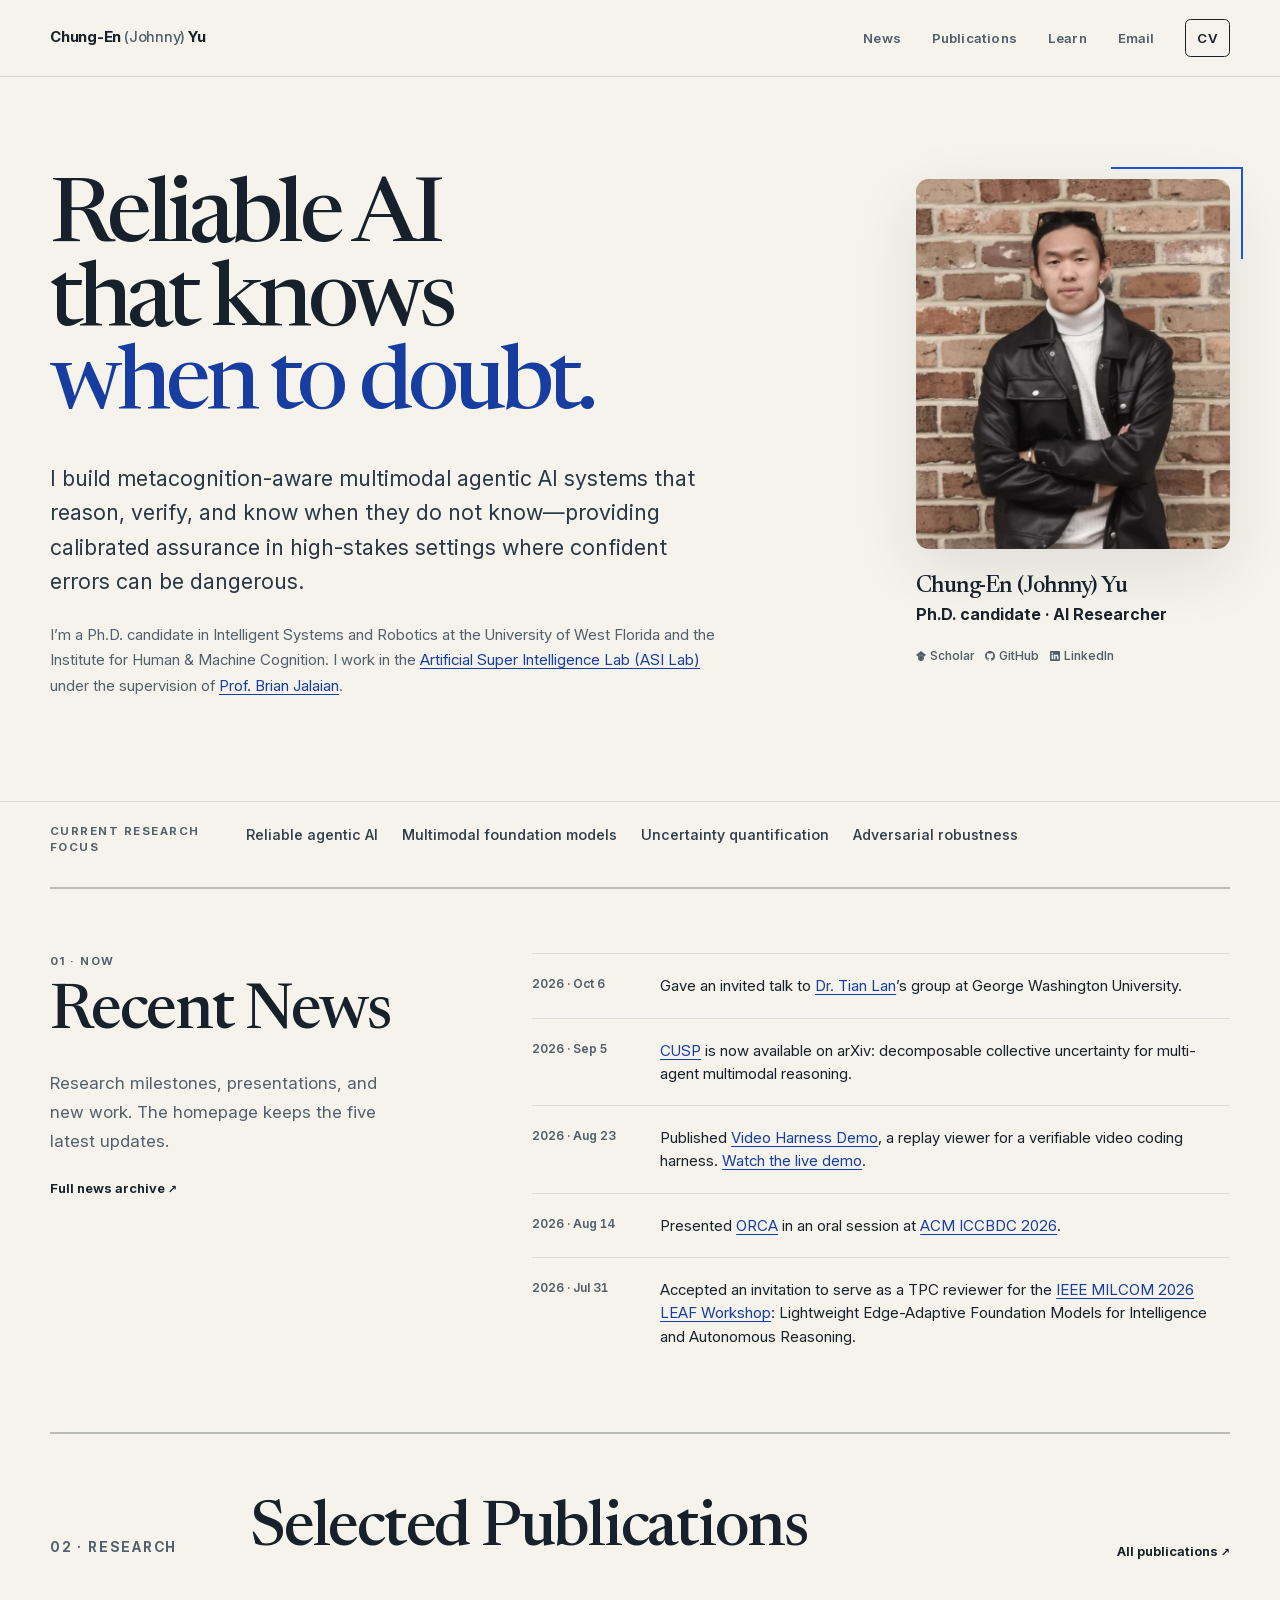
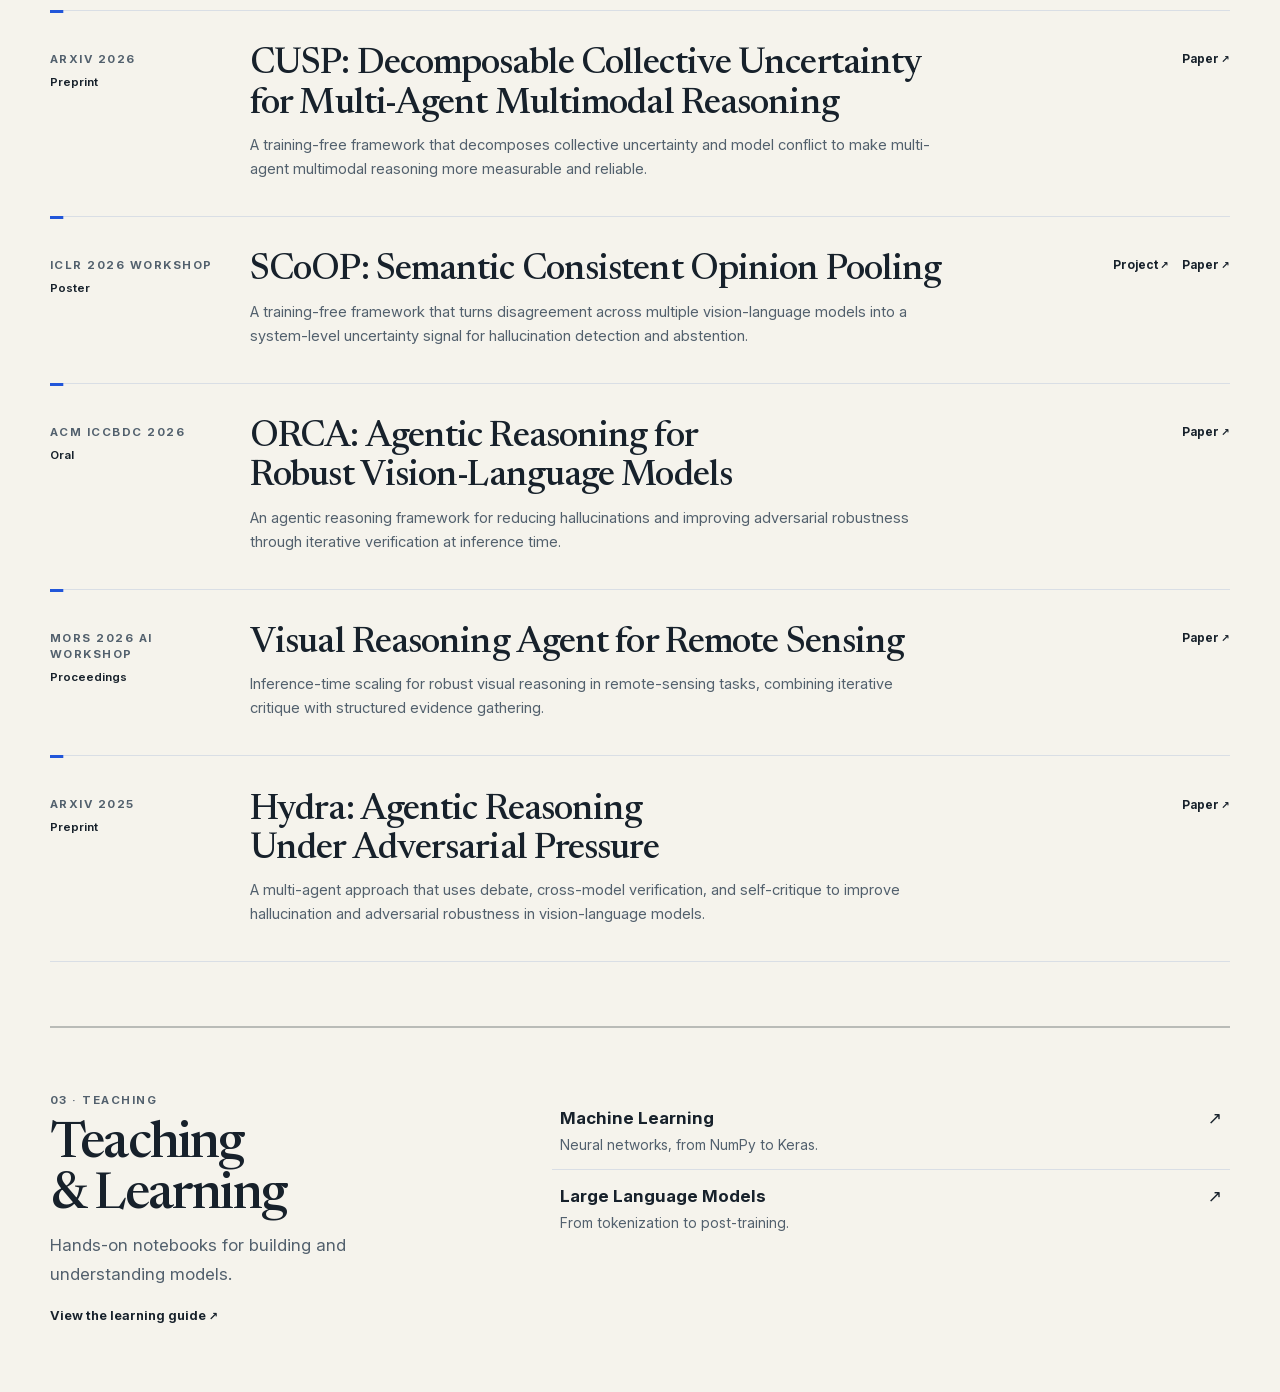
==== commit 1315bd74: "Make profile links more compact" ====
--- a/index.html
+++ b/index.html
@@ -98,14 +98,17 @@
             <p class="profile-role">Ph.D. candidate · AI Researcher</p>
             <ul class="profile-links" aria-label="Profiles">
               <!-- Scholar: Simple Icons; GitHub and LinkedIn: Bootstrap Icons (MIT). -->
-              <li><a href="https://scholar.google.com/citations?user=OQ6yRW0AAAAJ">Scholar
+              <li><a href="https://scholar.google.com/citations?user=OQ6yRW0AAAAJ">
                 <svg viewBox="0 0 24 24" aria-hidden="true" focusable="false"><path d="M5.242 13.769L0 9.5 12 0l12 9.5-5.242 4.269C17.548 11.249 14.978 9.5 12 9.5c-2.977 0-5.548 1.748-6.758 4.269zM12 10a7 7 0 1 0 0 14 7 7 0 0 0 0-14z"/></svg>
+                Scholar
               </a></li>
-              <li><a href="https://github.com/chungenyu6">GitHub
+              <li><a href="https://github.com/chungenyu6">
                 <svg viewBox="0 0 16 16" aria-hidden="true" focusable="false"><path d="M8 0C3.58 0 0 3.58 0 8c0 3.54 2.29 6.53 5.47 7.59.4.07.55-.17.55-.38 0-.19-.01-.82-.01-1.49-2.01.37-2.53-.49-2.69-.94-.09-.23-.48-.94-.82-1.13-.28-.15-.68-.52-.01-.53.63-.01 1.08.58 1.23.82.72 1.21 1.87.87 2.33.66.07-.52.28-.87.51-1.07-1.78-.2-3.64-.89-3.64-3.95 0-.87.31-1.59.82-2.15-.08-.2-.36-1.02.08-2.12 0 0 .67-.21 2.2.82.64-.18 1.32-.27 2-.27s1.36.09 2 .27c1.53-1.04 2.2-.82 2.2-.82.44 1.1.16 1.92.08 2.12.51.56.82 1.27.82 2.15 0 3.07-1.87 3.75-3.65 3.95.29.25.54.73.54 1.48 0 1.07-.01 1.93-.01 2.2 0 .21.15.46.55.38A8.01 8.01 0 0 0 16 8c0-4.42-3.58-8-8-8"/></svg>
+                GitHub
               </a></li>
-              <li><a href="https://www.linkedin.com/in/chung-en-yu/">LinkedIn
+              <li><a href="https://www.linkedin.com/in/chung-en-yu/">
                 <svg viewBox="0 0 16 16" aria-hidden="true" focusable="false"><path d="M0 1.146C0 .513.526 0 1.175 0h13.65C15.474 0 16 .513 16 1.146v13.708c0 .633-.526 1.146-1.175 1.146H1.175C.526 16 0 15.487 0 14.854zm4.943 12.248V6.169H2.542v7.225zm-1.2-8.212c.837 0 1.358-.554 1.358-1.248-.015-.709-.52-1.248-1.342-1.248S2.4 3.226 2.4 3.934c0 .694.521 1.248 1.327 1.248zm4.908 8.212V9.359c0-.216.016-.432.08-.586.173-.431.568-.878 1.232-.878.869 0 1.216.662 1.216 1.634v3.865h2.401V9.25c0-2.22-1.184-3.252-2.764-3.252-1.274 0-1.845.7-2.165 1.193v.025h-.016l.016-.025V6.169h-2.4c.03.678 0 7.225 0 7.225z"/></svg>
+                LinkedIn
               </a></li>
             </ul>
           </aside>
--- a/assets/styles.css
+++ b/assets/styles.css
@@ -345,7 +345,7 @@
 .profile-links {
   display: flex;
   flex-wrap: wrap;
-  gap: 0.35rem 0.9rem;
+  gap: 0.125rem 0.7rem;
   margin: 0;
   padding: 0;
   list-style: none;
@@ -354,10 +354,11 @@
 .profile-links a {
   display: inline-flex;
   align-items: center;
-  gap: 0.3rem;
-  color: var(--ink);
-  font-size: 0.79rem;
-  font-weight: 620;
+  gap: 0.25rem;
+  min-height: 1.5rem;
+  color: var(--slate);
+  font-size: 0.75rem;
+  font-weight: 550;
   text-decoration: none;
 }
 
@@ -366,8 +367,8 @@
 }
 
 .profile-links svg {
-  width: 0.75rem;
-  height: 0.75rem;
+  width: 0.625rem;
+  height: 0.625rem;
   flex: none;
   fill: currentColor;
 }
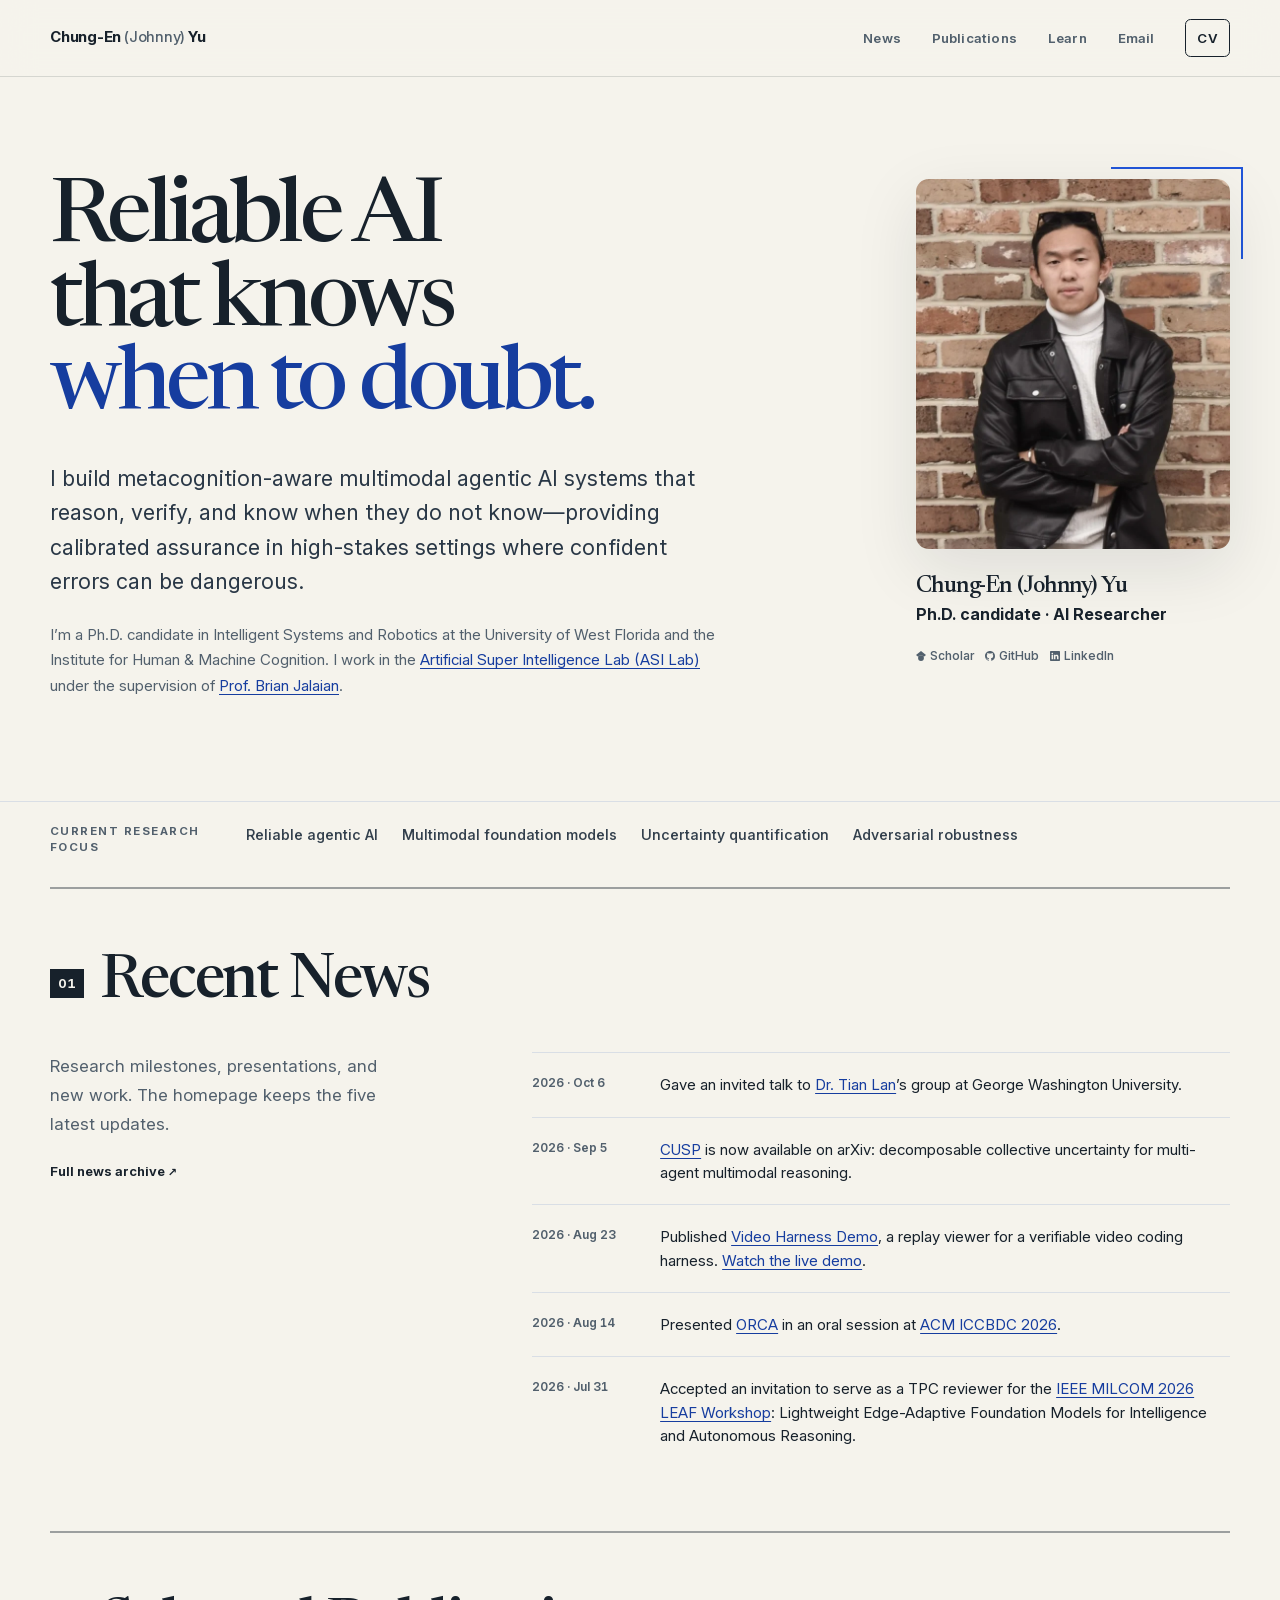
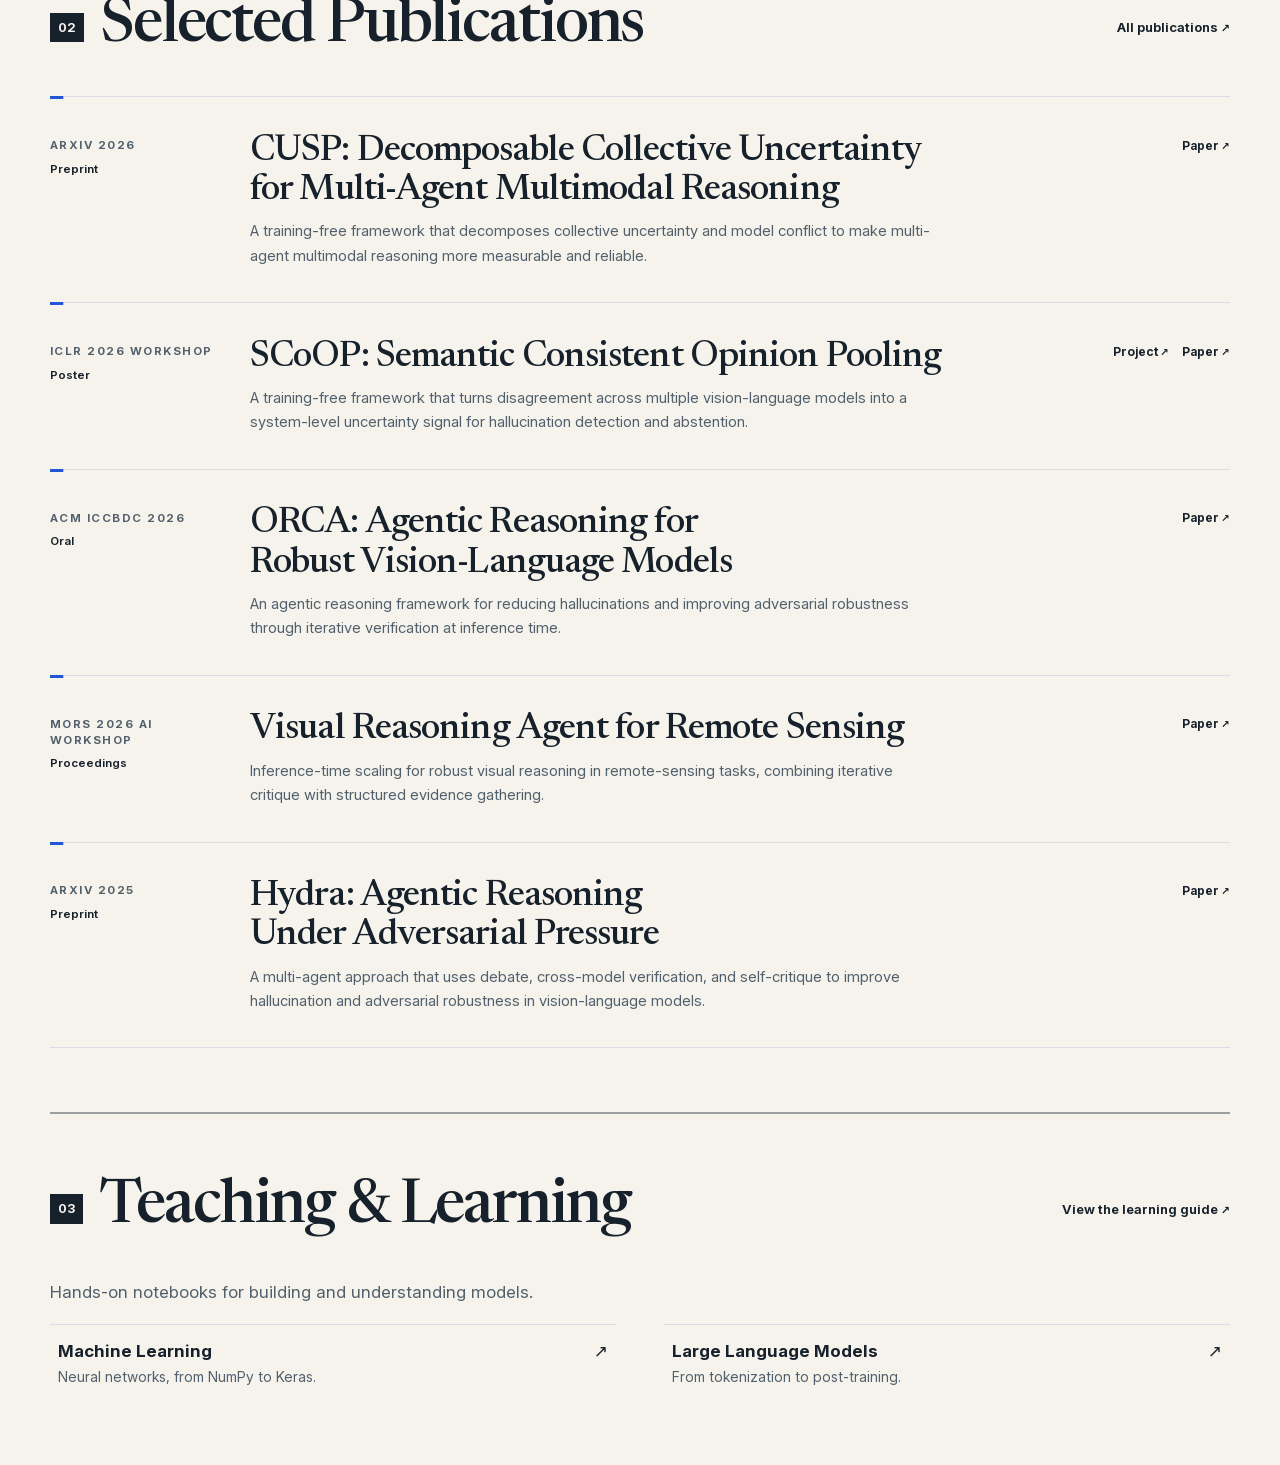
==== commit 0b1dd295: "Refine homepage hierarchy and icon alignment" ====
--- a/index.html
+++ b/index.html
@@ -20,7 +20,7 @@
     <link rel="manifest" href="./site.webmanifest">
     <link rel="preload" href="./assets/fonts/inter-latin-variable.woff2" as="font" type="font/woff2" crossorigin>
     <link rel="preload" href="./assets/fonts/newsreader-latin-variable.woff2" as="font" type="font/woff2" crossorigin>
-    <link rel="stylesheet" href="./assets/styles.css">
+    <link rel="stylesheet" href="./assets/styles.css?v=home-sections-2">
     <script src="./assets/site.js" defer></script>
     <title>Chung-En (Johnny) Yu — AI Researcher</title>
     <script type="application/ld+json">
@@ -99,15 +99,15 @@
             <ul class="profile-links" aria-label="Profiles">
               <!-- Scholar: Simple Icons; GitHub and LinkedIn: Bootstrap Icons (MIT). -->
               <li><a href="https://scholar.google.com/citations?user=OQ6yRW0AAAAJ">
-                <svg viewBox="0 0 24 24" aria-hidden="true" focusable="false"><path d="M5.242 13.769L0 9.5 12 0l12 9.5-5.242 4.269C17.548 11.249 14.978 9.5 12 9.5c-2.977 0-5.548 1.748-6.758 4.269zM12 10a7 7 0 1 0 0 14 7 7 0 0 0 0-14z"/></svg>
+                <svg width="10" height="10" viewBox="0 0 24 24" aria-hidden="true" focusable="false"><path d="M5.242 13.769L0 9.5 12 0l12 9.5-5.242 4.269C17.548 11.249 14.978 9.5 12 9.5c-2.977 0-5.548 1.748-6.758 4.269zM12 10a7 7 0 1 0 0 14 7 7 0 0 0 0-14z"/></svg>
                 Scholar
               </a></li>
               <li><a href="https://github.com/chungenyu6">
-                <svg viewBox="0 0 16 16" aria-hidden="true" focusable="false"><path d="M8 0C3.58 0 0 3.58 0 8c0 3.54 2.29 6.53 5.47 7.59.4.07.55-.17.55-.38 0-.19-.01-.82-.01-1.49-2.01.37-2.53-.49-2.69-.94-.09-.23-.48-.94-.82-1.13-.28-.15-.68-.52-.01-.53.63-.01 1.08.58 1.23.82.72 1.21 1.87.87 2.33.66.07-.52.28-.87.51-1.07-1.78-.2-3.64-.89-3.64-3.95 0-.87.31-1.59.82-2.15-.08-.2-.36-1.02.08-2.12 0 0 .67-.21 2.2.82.64-.18 1.32-.27 2-.27s1.36.09 2 .27c1.53-1.04 2.2-.82 2.2-.82.44 1.1.16 1.92.08 2.12.51.56.82 1.27.82 2.15 0 3.07-1.87 3.75-3.65 3.95.29.25.54.73.54 1.48 0 1.07-.01 1.93-.01 2.2 0 .21.15.46.55.38A8.01 8.01 0 0 0 16 8c0-4.42-3.58-8-8-8"/></svg>
+                <svg width="10" height="10" viewBox="0 0 16 16" aria-hidden="true" focusable="false"><path d="M8 0C3.58 0 0 3.58 0 8c0 3.54 2.29 6.53 5.47 7.59.4.07.55-.17.55-.38 0-.19-.01-.82-.01-1.49-2.01.37-2.53-.49-2.69-.94-.09-.23-.48-.94-.82-1.13-.28-.15-.68-.52-.01-.53.63-.01 1.08.58 1.23.82.72 1.21 1.87.87 2.33.66.07-.52.28-.87.51-1.07-1.78-.2-3.64-.89-3.64-3.95 0-.87.31-1.59.82-2.15-.08-.2-.36-1.02.08-2.12 0 0 .67-.21 2.2.82.64-.18 1.32-.27 2-.27s1.36.09 2 .27c1.53-1.04 2.2-.82 2.2-.82.44 1.1.16 1.92.08 2.12.51.56.82 1.27.82 2.15 0 3.07-1.87 3.75-3.65 3.95.29.25.54.73.54 1.48 0 1.07-.01 1.93-.01 2.2 0 .21.15.46.55.38A8.01 8.01 0 0 0 16 8c0-4.42-3.58-8-8-8"/></svg>
                 GitHub
               </a></li>
               <li><a href="https://www.linkedin.com/in/chung-en-yu/">
-                <svg viewBox="0 0 16 16" aria-hidden="true" focusable="false"><path d="M0 1.146C0 .513.526 0 1.175 0h13.65C15.474 0 16 .513 16 1.146v13.708c0 .633-.526 1.146-1.175 1.146H1.175C.526 16 0 15.487 0 14.854zm4.943 12.248V6.169H2.542v7.225zm-1.2-8.212c.837 0 1.358-.554 1.358-1.248-.015-.709-.52-1.248-1.342-1.248S2.4 3.226 2.4 3.934c0 .694.521 1.248 1.327 1.248zm4.908 8.212V9.359c0-.216.016-.432.08-.586.173-.431.568-.878 1.232-.878.869 0 1.216.662 1.216 1.634v3.865h2.401V9.25c0-2.22-1.184-3.252-2.764-3.252-1.274 0-1.845.7-2.165 1.193v.025h-.016l.016-.025V6.169h-2.4c.03.678 0 7.225 0 7.225z"/></svg>
+                <svg width="10" height="10" viewBox="0 0 16 16" aria-hidden="true" focusable="false"><path d="M0 1.146C0 .513.526 0 1.175 0h13.65C15.474 0 16 .513 16 1.146v13.708c0 .633-.526 1.146-1.175 1.146H1.175C.526 16 0 15.487 0 14.854zm4.943 12.248V6.169H2.542v7.225zm-1.2-8.212c.837 0 1.358-.554 1.358-1.248-.015-.709-.52-1.248-1.342-1.248S2.4 3.226 2.4 3.934c0 .694.521 1.248 1.327 1.248zm4.908 8.212V9.359c0-.216.016-.432.08-.586.173-.431.568-.878 1.232-.878.869 0 1.216.662 1.216 1.634v3.865h2.401V9.25c0-2.22-1.184-3.252-2.764-3.252-1.274 0-1.845.7-2.165 1.193v.025h-.016l.016-.025V6.169h-2.4c.03.678 0 7.225 0 7.225z"/></svg>
                 LinkedIn
               </a></li>
             </ul>
@@ -128,10 +128,12 @@
       </div>
 
       <section class="content-section home-section site-shell" aria-labelledby="news-title">
+        <header class="home-section-heading">
+          <span class="home-section-number" aria-hidden="true">01</span>
+          <h2 id="news-title">Recent News</h2>
+        </header>
         <div class="news-grid">
           <div class="news-intro">
-            <p class="section-index">01 · Now</p>
-            <h2 id="news-title">Recent News</h2>
             <p>Research milestones, presentations, and new work. The homepage keeps the five latest updates.</p>
             <a class="text-link" href="./news/">Full news archive</a>
           </div>
@@ -162,11 +164,11 @@
       </section>
 
       <section class="content-section home-section site-shell" id="research" aria-labelledby="research-title">
-        <div class="section-heading">
-          <p class="section-index">02 · Research</p>
+        <header class="home-section-heading">
+          <span class="home-section-number" aria-hidden="true">02</span>
           <h2 id="research-title">Selected Publications</h2>
           <a class="text-link" href="./publications/">All publications</a>
-        </div>
+        </header>
 
         <ol class="research-list">
           <li class="research-record">
@@ -228,18 +230,16 @@
       </section>
 
       <section class="content-section home-section site-shell" aria-labelledby="learn-title">
-        <div class="teaching-overview">
-          <div>
-            <p class="section-index">03 · Teaching</p>
-            <h2 id="learn-title">Teaching &amp; Learning</h2>
-            <p>Hands-on notebooks for building and understanding models.</p>
-            <a class="text-link" href="./learn/">View the learning guide</a>
-          </div>
-          <ul class="teaching-list">
+        <header class="home-section-heading">
+          <span class="home-section-number" aria-hidden="true">03</span>
+          <h2 id="learn-title">Teaching &amp; Learning</h2>
+          <a class="text-link" href="./learn/">View the learning guide</a>
+        </header>
+        <p class="home-teaching-intro">Hands-on notebooks for building and understanding models.</p>
+        <ul class="teaching-list home-teaching-list">
           <li><a class="teaching-link" href="./learn/#machine-learning"><span><strong>Machine Learning</strong><small>Neural networks, from NumPy to Keras.</small></span><span aria-hidden="true">↗</span></a></li>
           <li><a class="teaching-link" href="./learn/#language-models"><span><strong>Large Language Models</strong><small>From tokenization to post-training.</small></span><span aria-hidden="true">↗</span></a></li>
-          </ul>
-        </div>
+        </ul>
       </section>
     </main>
 
--- a/assets/styles.css
+++ b/assets/styles.css
@@ -412,16 +412,45 @@
 
 .home-section {
   padding-block: clamp(2.75rem, 5vw, 4.75rem);
-  border-top: 2px solid rgb(23 33 43 / 27%);
-}
-
-.home-section .teaching-overview {
-  padding-block: 0;
-  border-top: 0;
-}
-
-.home-section .teaching-overview .section-index {
-  margin-bottom: 0.75rem;
+  border-top: 2px solid rgb(23 33 43 / 40%);
+}
+
+.home-section-heading {
+  display: flex;
+  flex-wrap: wrap;
+  align-items: center;
+  gap: 0.7rem 1rem;
+  margin-bottom: clamp(1.5rem, 3vw, 2.5rem);
+}
+
+.home-section-heading h2 {
+  flex: 1 1 12rem;
+  margin: 0;
+  font: 500 clamp(2rem, 4.75vw, 4.2rem)/1 "Newsreader", Georgia, serif;
+  letter-spacing: -0.035em;
+}
+
+.home-section-number {
+  padding: 0.24rem 0.5rem;
+  background: var(--ink);
+  color: var(--paper);
+  font-size: 0.8rem;
+  font-weight: 680;
+  font-variant-numeric: tabular-nums;
+}
+
+.home-teaching-intro {
+  color: var(--slate);
+}
+
+.home-section .home-teaching-list {
+  display: grid;
+  gap: 0 clamp(1rem, 4vw, 3rem);
+  grid-template-columns: repeat(auto-fit, minmax(min(100%, 17rem), 1fr));
+}
+
+.home-section .home-teaching-list li {
+  border-top: 1px solid var(--mist);
 }
 
 .section-heading {
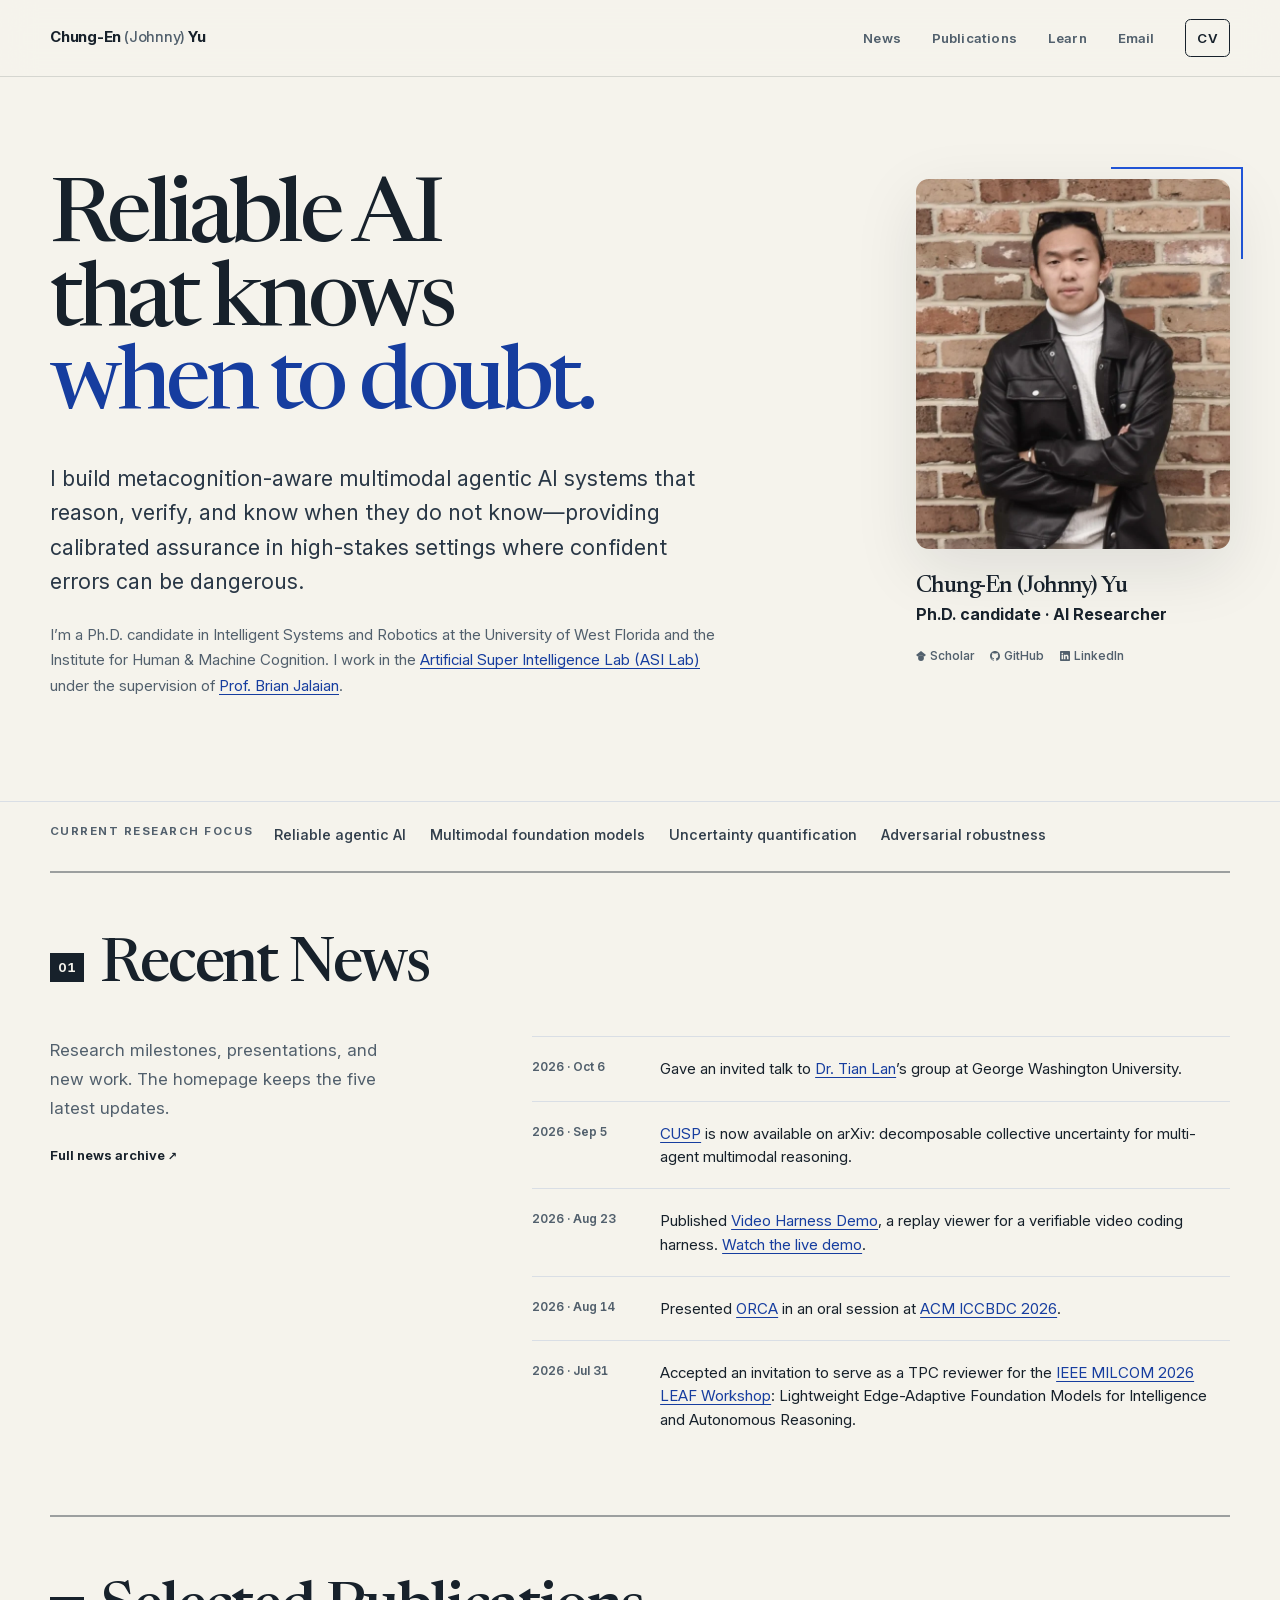
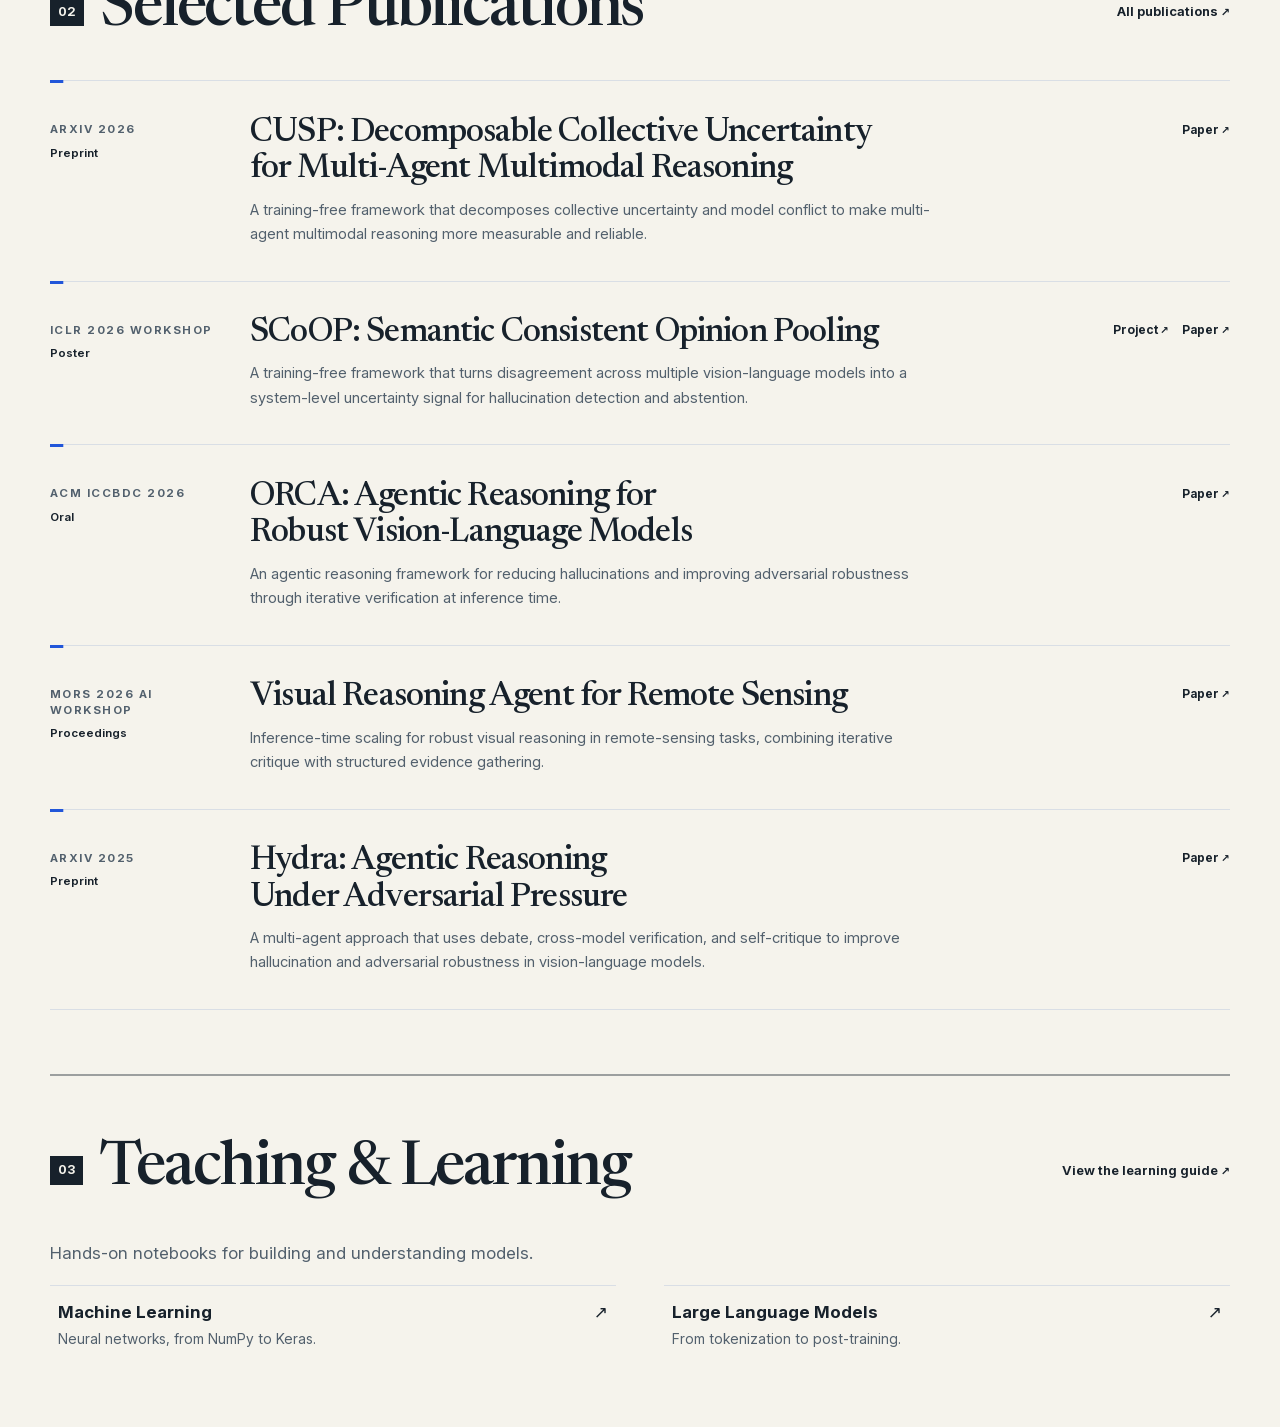
==== commit 7a1aa2d5: "Tune homepage typography and spacing" ====
--- a/index.html
+++ b/index.html
@@ -20,7 +20,7 @@
     <link rel="manifest" href="./site.webmanifest">
     <link rel="preload" href="./assets/fonts/inter-latin-variable.woff2" as="font" type="font/woff2" crossorigin>
     <link rel="preload" href="./assets/fonts/newsreader-latin-variable.woff2" as="font" type="font/woff2" crossorigin>
-    <link rel="stylesheet" href="./assets/styles.css?v=home-sections-2">
+    <link rel="stylesheet" href="./assets/styles.css?v=home-spacing-1">
     <script src="./assets/site.js" defer></script>
     <title>Chung-En (Johnny) Yu — AI Researcher</title>
     <script type="application/ld+json">
--- a/assets/styles.css
+++ b/assets/styles.css
@@ -345,7 +345,7 @@
 .profile-links {
   display: flex;
   flex-wrap: wrap;
-  gap: 0.125rem 0.7rem;
+  gap: 0.125rem 1rem;
   margin: 0;
   padding: 0;
   list-style: none;
@@ -388,7 +388,11 @@
   display: grid;
   padding-block: 1.3rem;
   gap: 1.25rem;
-  grid-template-columns: 11rem 1fr;
+  grid-template-columns: max-content minmax(0, 1fr);
+}
+
+.focus-strip__inner .meta-label {
+  white-space: nowrap;
 }
 
 .focus-list {
@@ -547,7 +551,7 @@
   max-width: 45rem;
   margin-bottom: 0.55rem;
   font-family: "Newsreader", ui-serif, Georgia, serif;
-  font-size: clamp(1.65rem, 2.8vw, 2.3rem);
+  font-size: clamp(1.55rem, 2.6vw, 2.1rem);
   font-variation-settings: "opsz" 36;
   font-weight: 520;
   letter-spacing: -0.025em;
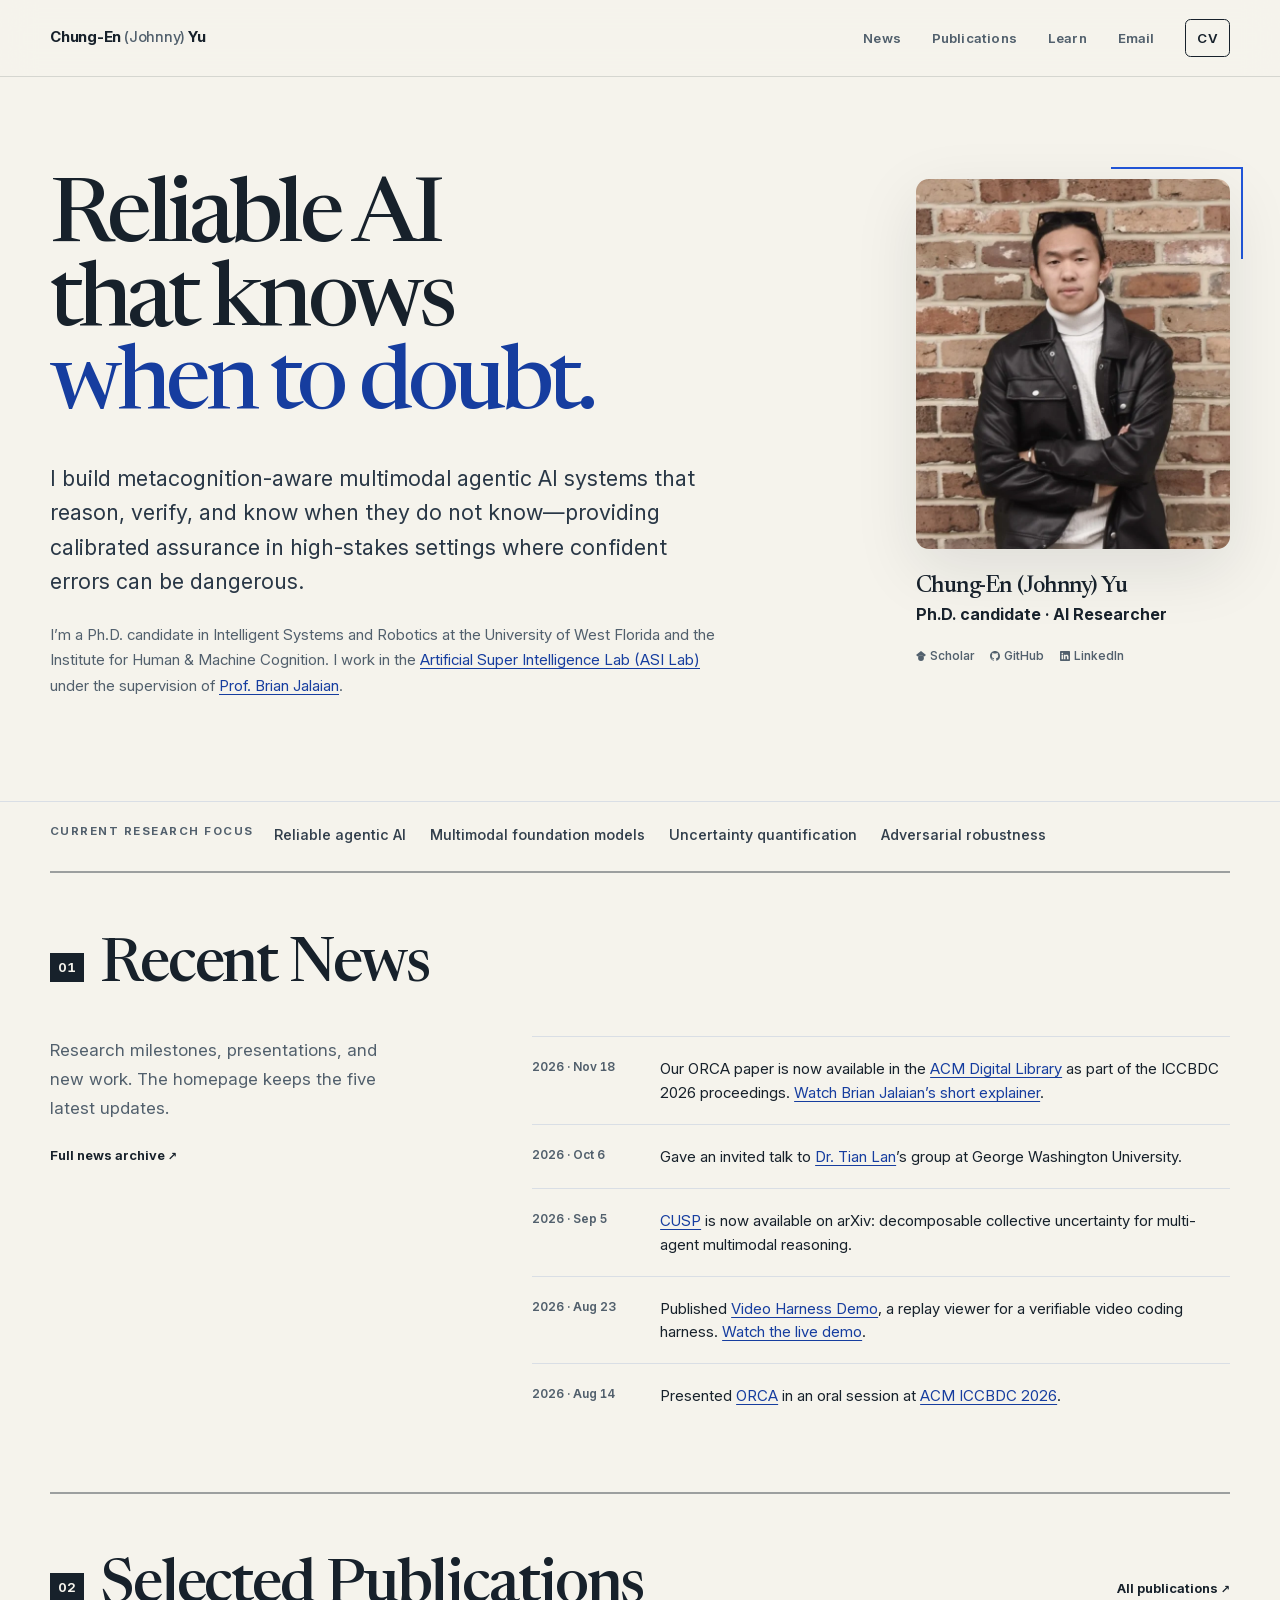
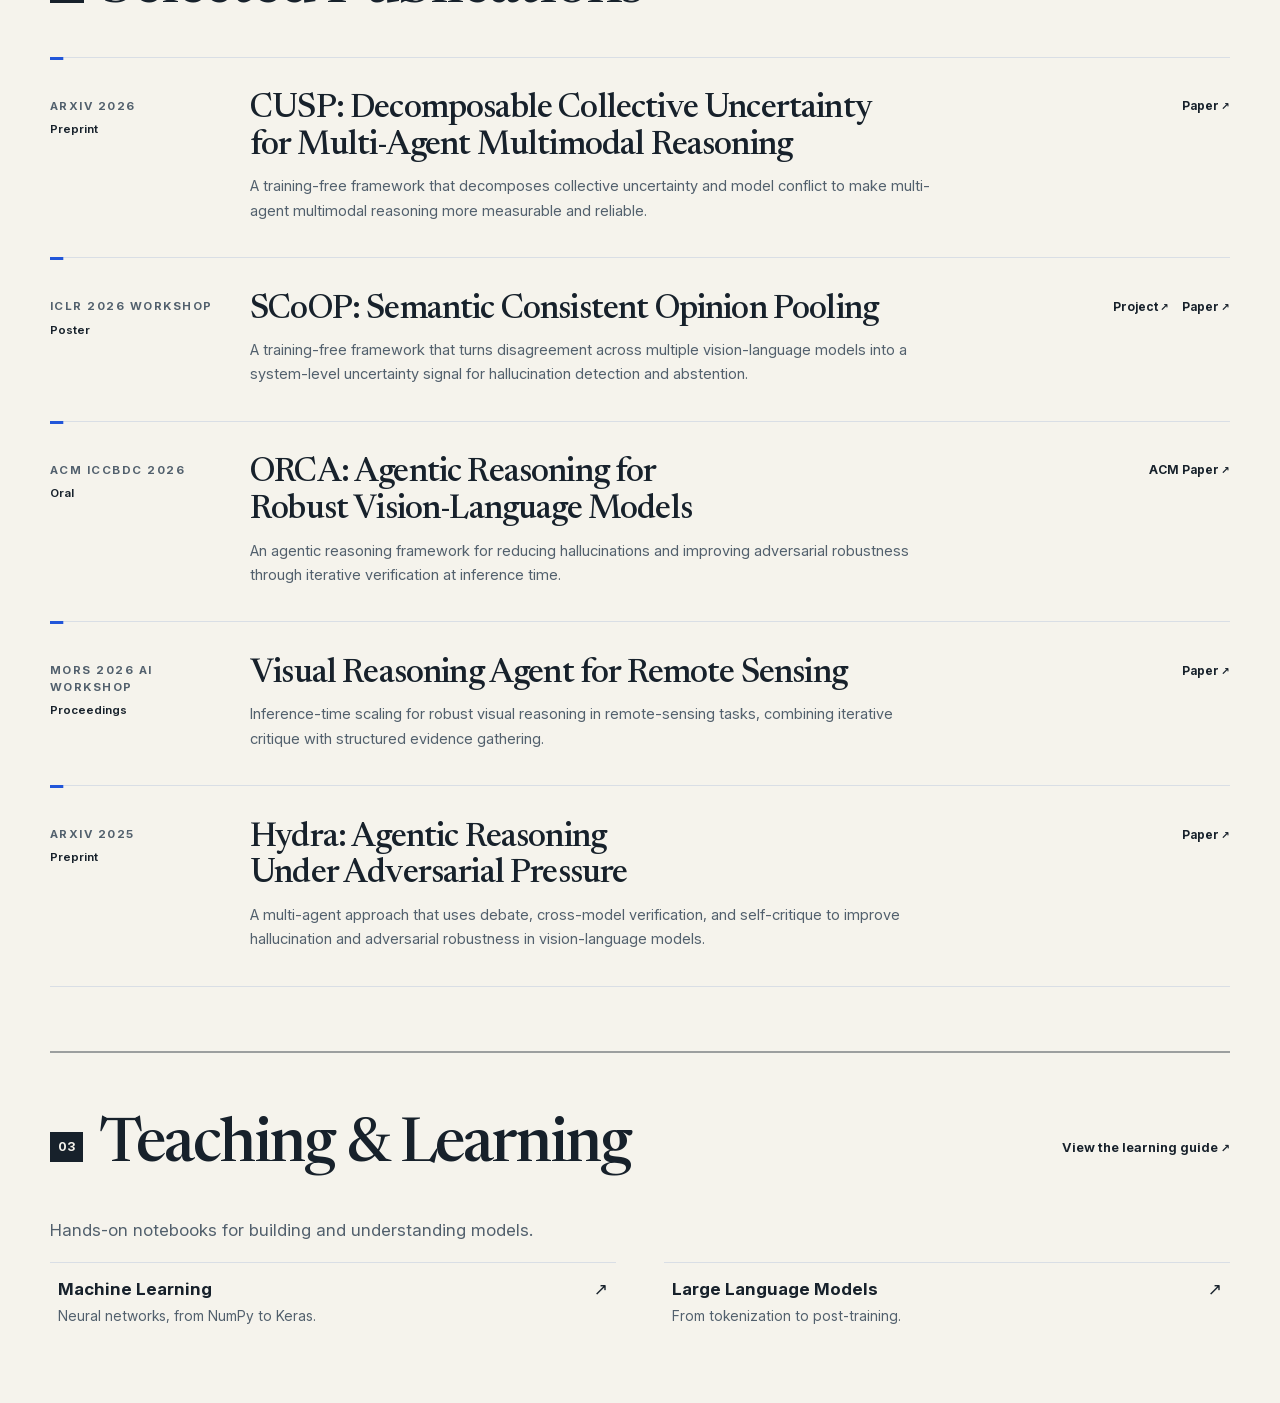
==== commit 8c685e3b: "Announce ORCA publication in ACM Digital Library" ====
--- a/index.html
+++ b/index.html
@@ -140,6 +140,10 @@
 
           <ol class="news-list">
             <li class="news-item">
+              <time datetime="2026-11-18">2026 · Nov 18</time>
+              <p>Our ORCA paper is now available in the <a href="https://dl.acm.org/doi/abs/10.1145/3845965.3845967">ACM Digital Library</a> as part of the ICCBDC 2026 proceedings. <a href="https://brianjalaian.com/news/orca-acm">Watch Brian Jalaian’s short explainer</a>.</p>
+            </li>
+            <li class="news-item">
               <time datetime="2026-10-06">2026 · Oct 6</time>
               <p>Gave an invited talk to <a href="https://www.linkedin.com/in/tian-lan-111216b5/">Dr. Tian Lan</a>’s group at George Washington University.</p>
             </li>
@@ -154,10 +158,6 @@
             <li class="news-item">
               <time datetime="2026-08-14">2026 · Aug 14</time>
               <p>Presented <a href="https://doi.org/10.48550/arXiv.2509.15435">ORCA</a> in an oral session at <a href="https://www.iccbdc.org/">ACM ICCBDC 2026</a>.</p>
-            </li>
-            <li class="news-item">
-              <time datetime="2026-07-31">2026 · Jul 31</time>
-              <p>Accepted an invitation to serve as a TPC reviewer for the <a href="https://milcom2026.ieee-milcom.org/ieee-milcom-2026-211/pages/leaf-lightweight-edge-adaptive-foundation-models-intelligence-and-0">IEEE MILCOM 2026 LEAF Workshop</a>: Lightweight Edge-Adaptive Foundation Models for Intelligence and Autonomous Reasoning.</p>
             </li>
           </ol>
         </div>
@@ -201,7 +201,7 @@
               <p>An agentic reasoning framework for reducing hallucinations and improving adversarial robustness through iterative verification at inference time.</p>
             </div>
             <div class="record-actions" aria-label="ORCA links">
-              <a class="record-link" href="https://doi.org/10.48550/arXiv.2509.15435">Paper</a>
+              <a class="record-link" href="https://dl.acm.org/doi/abs/10.1145/3845965.3845967">ACM Paper</a>
             </div>
           </li>
 
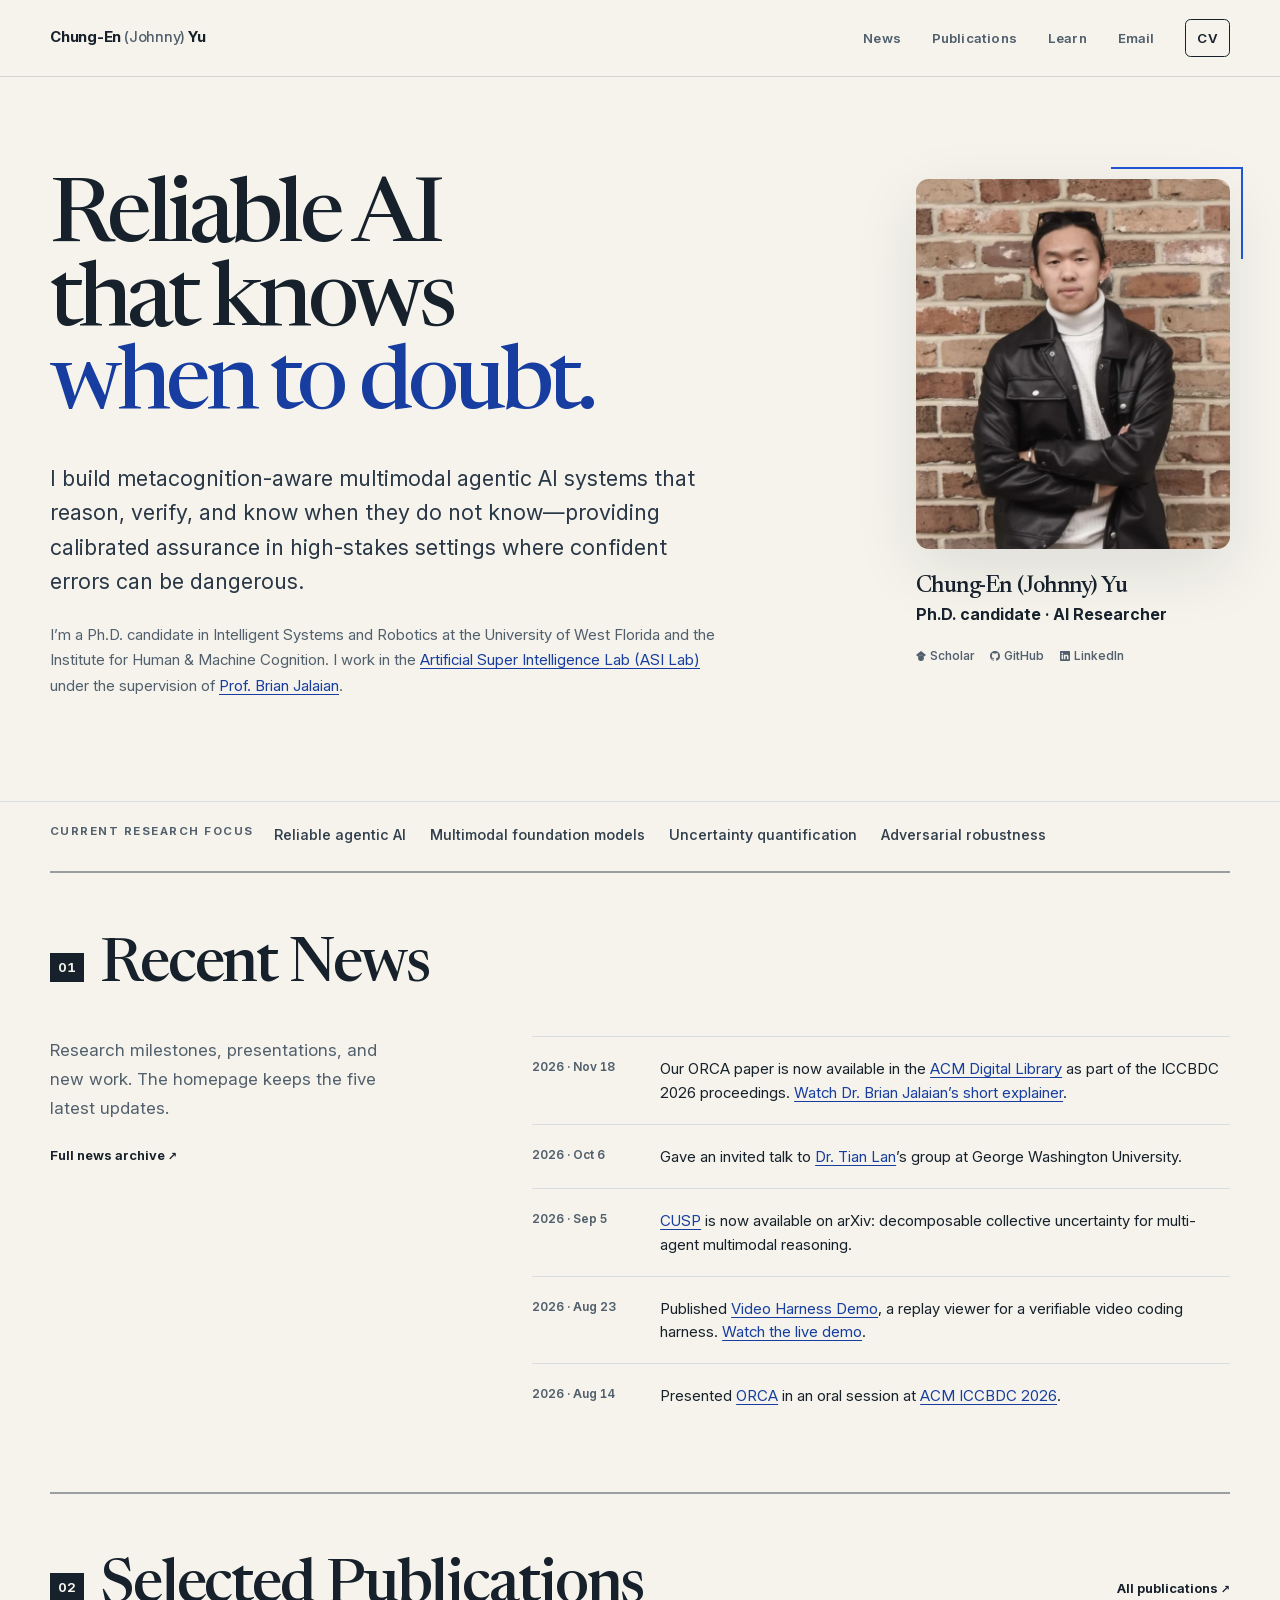
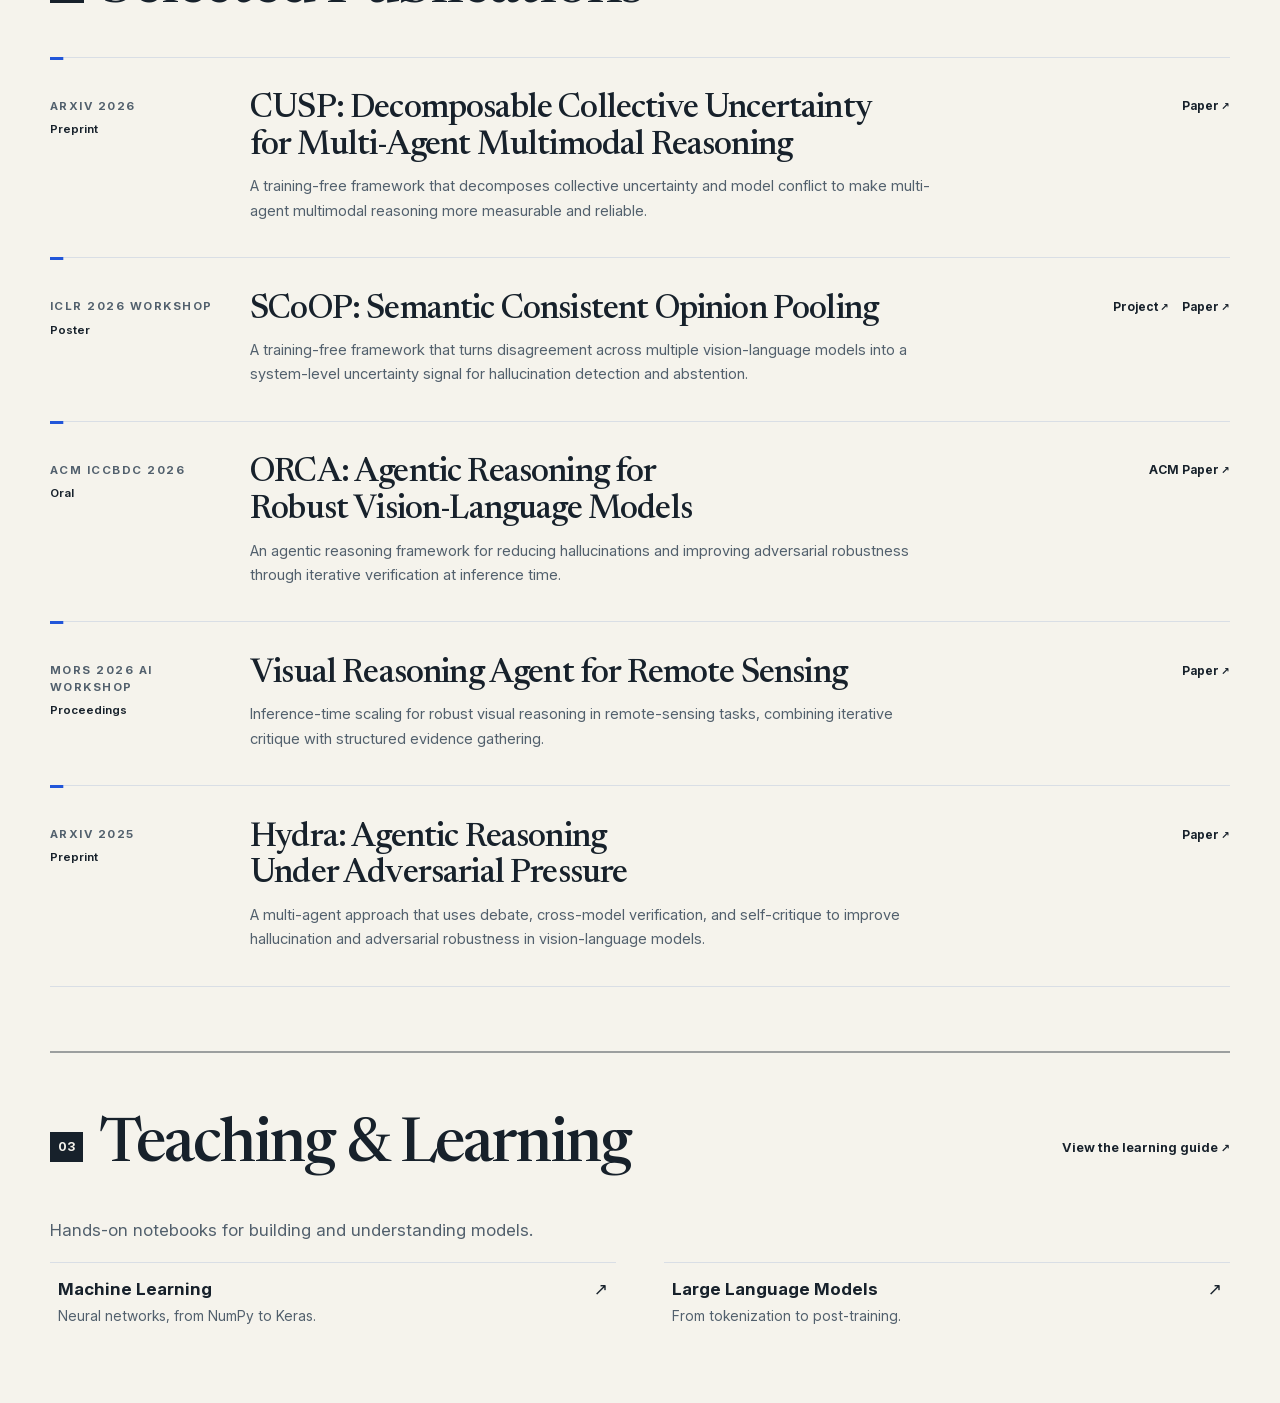
==== commit d8a9a020: "Add honorific to ORCA video credit" ====
--- a/index.html
+++ b/index.html
@@ -141,7 +141,7 @@
           <ol class="news-list">
             <li class="news-item">
               <time datetime="2026-11-18">2026 · Nov 18</time>
-              <p>Our ORCA paper is now available in the <a href="https://dl.acm.org/doi/abs/10.1145/3845965.3845967">ACM Digital Library</a> as part of the ICCBDC 2026 proceedings. <a href="https://brianjalaian.com/news/orca-acm">Watch Brian Jalaian’s short explainer</a>.</p>
+              <p>Our ORCA paper is now available in the <a href="https://dl.acm.org/doi/abs/10.1145/3845965.3845967">ACM Digital Library</a> as part of the ICCBDC 2026 proceedings. <a href="https://brianjalaian.com/news/orca-acm">Watch Dr. Brian Jalaian’s short explainer</a>.</p>
             </li>
             <li class="news-item">
               <time datetime="2026-10-06">2026 · Oct 6</time>
